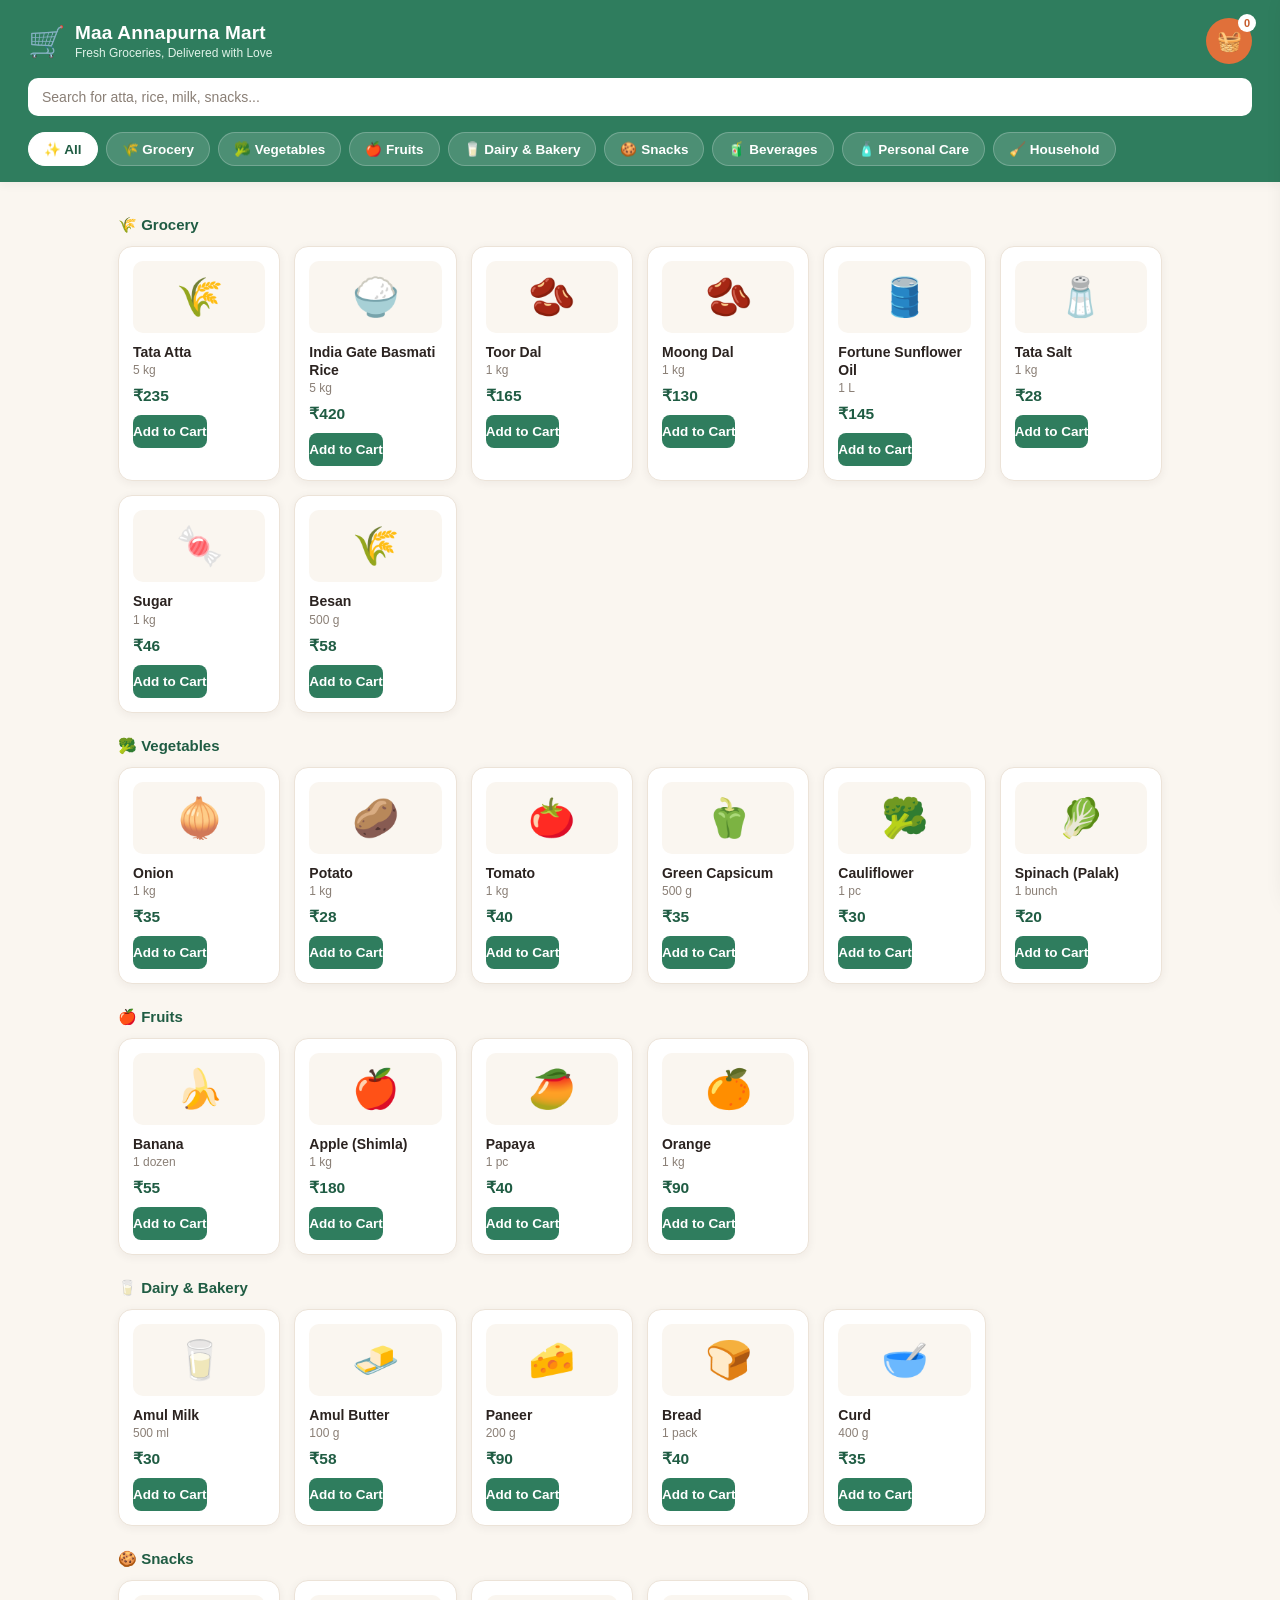
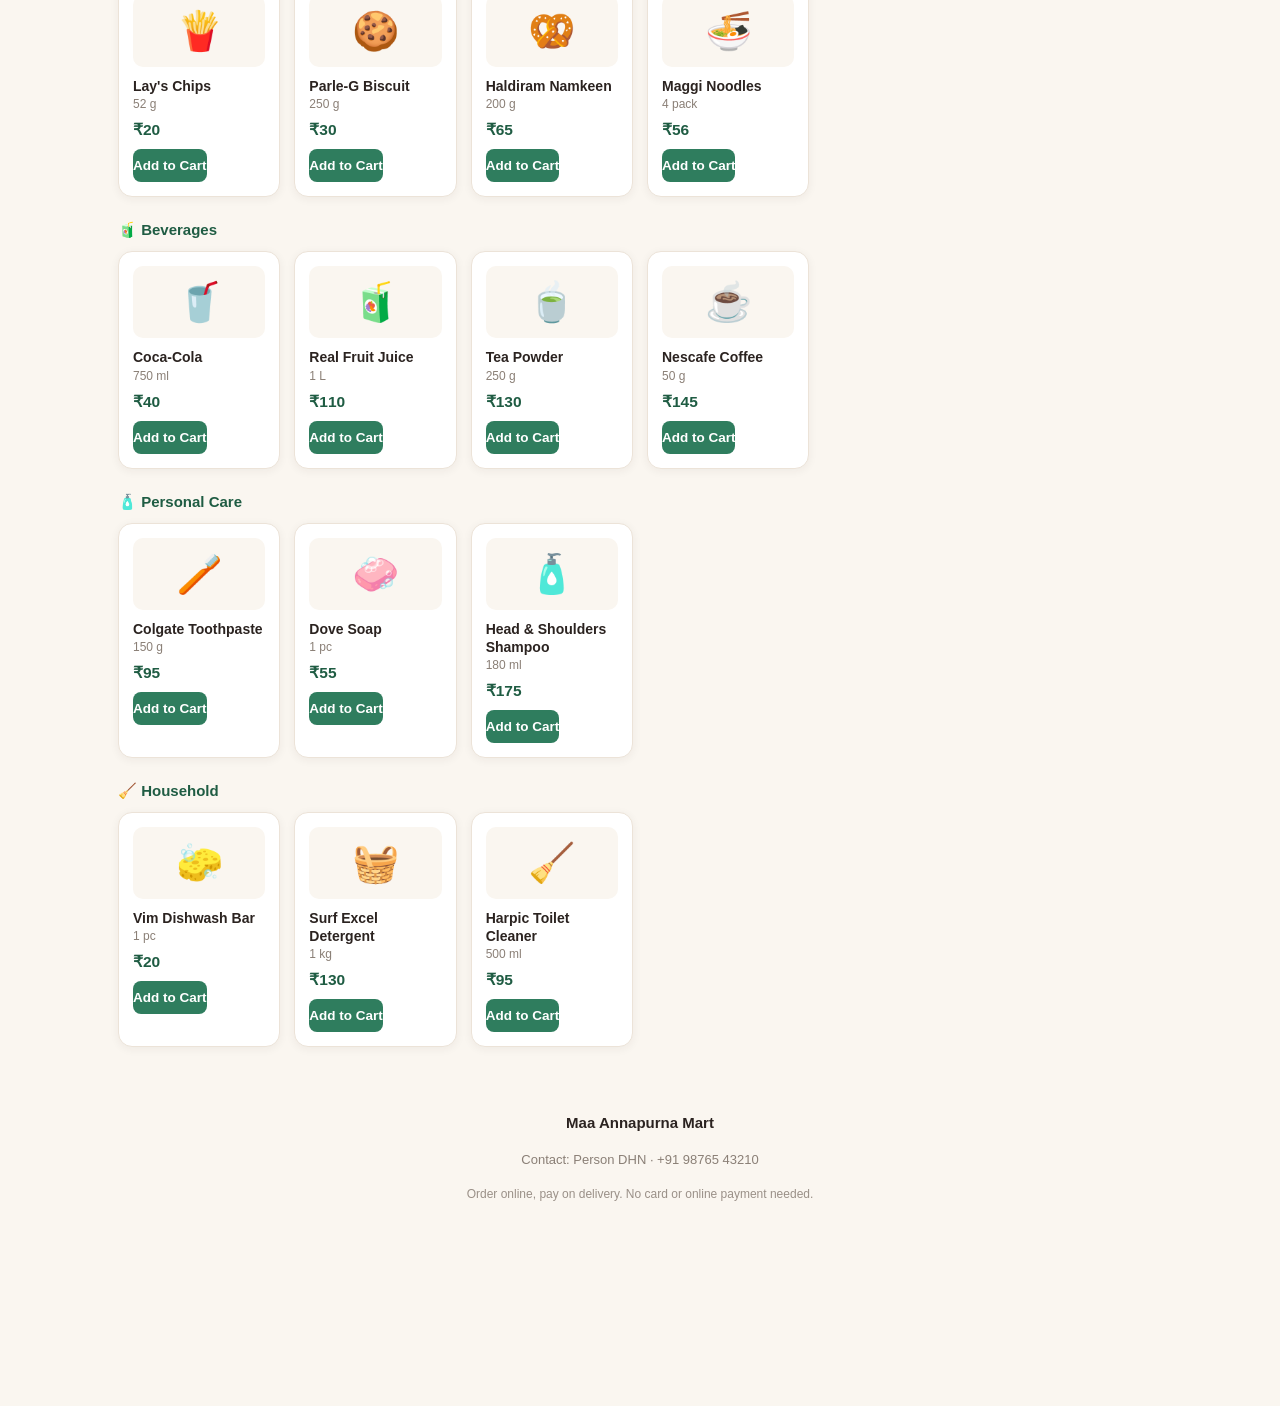
==== index.html @ 0e4a438e "Initial static grocery ordering site with WhatsApp checkout" ====
<!DOCTYPE html>
<html lang="en">
<head>
<meta charset="UTF-8" />
<meta name="viewport" content="width=device-width, initial-scale=1.0" />
<title>Maa Annapurna Mart — Order Groceries Online</title>
<meta name="description" content="Maa Annapurna Mart — fresh groceries, vegetables, fruits and daily essentials. Add to cart and order instantly on WhatsApp." />
<link rel="icon" href="data:image/svg+xml,<svg xmlns=%22http://www.w3.org/2000/svg%22 viewBox=%220 0 100 100%22><text y=%22.9em%22 font-size=%2290%22>🛒</text></svg>" />
<link rel="stylesheet" href="style.css" />
</head>
<body>

<header class="site-header">
  <div class="header-inner">
    <div class="brand">
      <span class="brand-icon">🛒</span>
      <div class="brand-text">
        <h1>Maa Annapurna Mart</h1>
        <p class="tagline">Fresh Groceries, Delivered with Love</p>
      </div>
    </div>
    <button class="cart-btn" id="cartBtn" aria-label="Open cart">
      <span class="cart-icon">🧺</span>
      <span class="cart-count" id="cartCount">0</span>
    </button>
  </div>

  <div class="search-wrap">
    <input type="text" id="searchInput" placeholder="Search for atta, rice, milk, snacks..." aria-label="Search products" />
  </div>

  <nav class="tabs" id="tabs" aria-label="Categories">
    <button class="tab active" data-category="all">✨ All</button>
    <!-- category tabs injected by script.js -->
  </nav>
</header>

<main>
  <section id="productGrid" class="product-grid"></section>
  <p id="noResults" class="no-results hidden">No products found. Try another search.</p>
</main>

<footer class="site-footer">
  <p><strong>Maa Annapurna Mart</strong></p>
  <p>Contact: Person DHN · +91 98765 43210</p>
  <p class="footer-note">Order online, pay on delivery. No card or online payment needed.</p>
</footer>

<!-- Floating checkout bar -->
<div class="checkout-bar hidden" id="checkoutBar">
  <div class="checkout-bar-info">
    <span id="checkoutBarCount">0 items</span>
    <span id="checkoutBarTotal">₹0</span>
  </div>
  <button id="checkoutBarBtn">View Cart →</button>
</div>

<!-- Cart Drawer -->
<div class="overlay hidden" id="overlay"></div>
<aside class="cart-drawer" id="cartDrawer" aria-label="Shopping cart">
  <div class="drawer-header">
    <h2>Your Cart</h2>
    <button class="close-btn" id="closeCart" aria-label="Close cart">✕</button>
  </div>

  <div class="drawer-body">
    <div id="cartItems" class="cart-items"></div>
    <p id="emptyCartMsg" class="empty-cart hidden">Your cart is empty. Add some tasty essentials! 🛍️</p>

    <div class="cart-summary" id="cartSummary">
      <div class="summary-row">
        <span>Total</span>
        <strong id="cartTotal">₹0</strong>
      </div>
    </div>

    <form id="orderForm" class="order-form">
      <h3>Delivery Details</h3>
      <label>
        Your Name
        <input type="text" id="custName" placeholder="Enter your full name" required />
      </label>
      <label>
        Mobile Number
        <input type="tel" id="custPhone" placeholder="10-digit mobile number" pattern="[0-9]{10}" required />
      </label>
      <label>
        Delivery Address
        <textarea id="custAddress" rows="3" placeholder="House no, street, landmark, city, pincode" required></textarea>
      </label>
      <button type="submit" class="whatsapp-btn" id="whatsappOrderBtn">
        <span>📱</span> Order Now on WhatsApp
      </button>
    </form>
  </div>
</aside>

<div class="toast hidden" id="toast"></div>

<script src="products.js"></script>
<script src="script.js"></script>
</body>
</html>
---- style.css ----
:root {
  --primary: #2f7d5e;
  --primary-dark: #1f5c43;
  --accent: #e0703a;
  --accent-dark: #c65a2a;
  --bg: #faf6f0;
  --card-bg: #ffffff;
  --text: #2b2320;
  --muted: #8a7f76;
  --border: #ece3d8;
  --radius: 14px;
  --shadow: 0 2px 10px rgba(43, 35, 32, 0.06);
  --shadow-lg: 0 12px 32px rgba(43, 35, 32, 0.16);
}

* { box-sizing: border-box; }

body {
  margin: 0;
  font-family: -apple-system, BlinkMacSystemFont, "Segoe UI", Roboto, Helvetica, Arial, sans-serif;
  background: var(--bg);
  color: var(--text);
  padding-bottom: 90px;
}

/* ---------- Header ---------- */
.site-header {
  position: sticky;
  top: 0;
  z-index: 20;
  background: var(--primary);
  color: #fff;
  padding-bottom: 4px;
  box-shadow: var(--shadow);
}

.header-inner {
  display: flex;
  align-items: center;
  justify-content: space-between;
  padding: 14px 18px 10px;
}

.brand { display: flex; align-items: center; gap: 10px; }
.brand-icon { font-size: 30px; }
.brand-text h1 { margin: 0; font-size: 19px; font-weight: 800; letter-spacing: 0.2px; }
.tagline { margin: 2px 0 0; font-size: 12px; color: #dff2e8; }

.cart-btn {
  position: relative;
  background: var(--accent);
  border: none;
  color: #fff;
  border-radius: 999px;
  width: 46px;
  height: 46px;
  font-size: 20px;
  cursor: pointer;
  display: flex;
  align-items: center;
  justify-content: center;
  transition: transform 0.15s ease, background 0.15s ease;
}
.cart-btn:hover { background: var(--accent-dark); transform: scale(1.05); }

.cart-count {
  position: absolute;
  top: -4px;
  right: -4px;
  background: #fff;
  color: var(--accent-dark);
  font-size: 11px;
  font-weight: 800;
  border-radius: 999px;
  min-width: 18px;
  height: 18px;
  display: flex;
  align-items: center;
  justify-content: center;
  padding: 0 4px;
}

.search-wrap { padding: 4px 18px 12px; }
#searchInput {
  width: 100%;
  padding: 11px 14px;
  border-radius: 10px;
  border: none;
  font-size: 14px;
  outline: none;
  background: #fff;
  color: var(--text);
}
#searchInput::placeholder { color: var(--muted); }

.tabs {
  display: flex;
  gap: 8px;
  overflow-x: auto;
  padding: 4px 18px 12px;
  scrollbar-width: none;
}
.tabs::-webkit-scrollbar { display: none; }

.tab {
  flex: 0 0 auto;
  background: rgba(255, 255, 255, 0.14);
  color: #fff;
  border: 1px solid rgba(255, 255, 255, 0.22);
  padding: 8px 15px;
  border-radius: 999px;
  font-size: 13.5px;
  font-weight: 600;
  cursor: pointer;
  white-space: nowrap;
  transition: background 0.15s ease, color 0.15s ease;
}
.tab:hover { background: rgba(255, 255, 255, 0.24); }
.tab.active {
  background: #fff;
  color: var(--primary-dark);
  border-color: #fff;
}

/* ---------- Product grid ---------- */
.product-grid {
  display: grid;
  grid-template-columns: repeat(auto-fill, minmax(160px, 1fr));
  gap: 14px;
  padding: 18px;
  max-width: 1100px;
  margin: 0 auto;
}

.category-heading {
  grid-column: 1 / -1;
  margin: 10px 0 -2px;
  font-size: 15px;
  font-weight: 800;
  color: var(--primary-dark);
  display: flex;
  align-items: center;
  gap: 6px;
}

.product-card {
  background: var(--card-bg);
  border-radius: var(--radius);
  border: 1px solid var(--border);
  padding: 14px;
  display: flex;
  flex-direction: column;
  box-shadow: var(--shadow);
  transition: transform 0.15s ease, box-shadow 0.15s ease;
}
.product-card:hover { transform: translateY(-2px); box-shadow: var(--shadow-lg); }

.product-icon {
  font-size: 38px;
  text-align: center;
  background: var(--bg);
  border-radius: 10px;
  padding: 14px 0;
  margin-bottom: 10px;
}

.product-name { font-size: 14px; font-weight: 700; margin: 0 0 2px; line-height: 1.3; }
.product-unit { font-size: 12px; color: var(--muted); margin: 0 0 10px; }
.product-price { font-size: 15.5px; font-weight: 800; color: var(--primary-dark); margin: 0 0 10px; }

.add-btn {
  background: var(--primary);
  color: #fff;
  border: none;
  border-radius: 8px;
  padding: 9px 0;
  font-size: 13.5px;
  font-weight: 700;
  cursor: pointer;
  transition: background 0.15s ease;
}
.add-btn:hover { background: var(--primary-dark); }

.qty-control {
  display: flex;
  align-items: center;
  justify-content: space-between;
  background: var(--primary);
  border-radius: 8px;
  overflow: hidden;
}
.qty-control button {
  background: transparent;
  border: none;
  color: #fff;
  font-size: 17px;
  font-weight: 800;
  width: 32px;
  height: 34px;
  cursor: pointer;
}
.qty-control button:hover { background: var(--primary-dark); }
.qty-control span { color: #fff; font-weight: 700; font-size: 14px; }

.no-results {
  text-align: center;
  color: var(--muted);
  padding: 40px 18px;
}
.hidden { display: none !important; }

/* ---------- Footer ---------- */
.site-footer {
  text-align: center;
  padding: 26px 18px 100px;
  color: var(--muted);
  font-size: 13px;
  line-height: 1.7;
}
.site-footer strong { color: var(--text); font-size: 15px; }
.footer-note { font-size: 12px; opacity: 0.85; }

/* ---------- Floating checkout bar ---------- */
.checkout-bar {
  position: fixed;
  left: 14px;
  right: 14px;
  bottom: 14px;
  z-index: 15;
  background: var(--accent);
  color: #fff;
  border-radius: 12px;
  padding: 13px 16px;
  display: flex;
  align-items: center;
  justify-content: space-between;
  box-shadow: var(--shadow-lg);
  max-width: 1100px;
  margin: 0 auto;
}
.checkout-bar-info { display: flex; flex-direction: column; font-size: 12.5px; font-weight: 600; gap: 1px; }
#checkoutBarTotal { font-size: 16px; font-weight: 800; }
.checkout-bar button {
  background: #fff;
  color: var(--accent-dark);
  border: none;
  padding: 10px 18px;
  border-radius: 8px;
  font-weight: 800;
  font-size: 13.5px;
  cursor: pointer;
}

/* ---------- Cart drawer ---------- */
.overlay {
  position: fixed;
  inset: 0;
  background: rgba(20, 15, 12, 0.45);
  z-index: 30;
}

.cart-drawer {
  position: fixed;
  top: 0;
  right: -420px;
  width: 100%;
  max-width: 400px;
  height: 100%;
  background: var(--bg);
  z-index: 31;
  display: flex;
  flex-direction: column;
  box-shadow: -8px 0 24px rgba(0, 0, 0, 0.15);
  transition: right 0.28s ease;
}
.cart-drawer.open { right: 0; }

.drawer-header {
  display: flex;
  align-items: center;
  justify-content: space-between;
  padding: 16px 18px;
  background: var(--primary);
  color: #fff;
}
.drawer-header h2 { margin: 0; font-size: 17px; }
.close-btn {
  background: rgba(255, 255, 255, 0.15);
  border: none;
  color: #fff;
  width: 32px;
  height: 32px;
  border-radius: 999px;
  font-size: 15px;
  cursor: pointer;
}

.drawer-body {
  padding: 16px 18px 40px;
  overflow-y: auto;
  flex: 1;
}

.cart-item {
  display: flex;
  align-items: center;
  gap: 10px;
  background: var(--card-bg);
  border: 1px solid var(--border);
  border-radius: 10px;
  padding: 10px;
  margin-bottom: 10px;
}
.cart-item-icon { font-size: 24px; }
.cart-item-info { flex: 1; min-width: 0; }
.cart-item-name { font-size: 13.5px; font-weight: 700; margin: 0; }
.cart-item-unit { font-size: 11.5px; color: var(--muted); margin: 1px 0 4px; }
.cart-item-price { font-size: 13px; font-weight: 700; color: var(--primary-dark); }
.cart-item .qty-control { flex: 0 0 auto; }
.cart-item .qty-control button { width: 26px; height: 28px; font-size: 14px; }
.cart-item-remove {
  background: none;
  border: none;
  color: var(--muted);
  font-size: 16px;
  cursor: pointer;
  padding: 4px;
}
.cart-item-remove:hover { color: var(--accent-dark); }

.empty-cart {
  text-align: center;
  color: var(--muted);
  padding: 30px 10px;
  font-size: 14px;
}

.cart-summary {
  border-top: 1px dashed var(--border);
  padding-top: 12px;
  margin-top: 6px;
}
.summary-row { display: flex; justify-content: space-between; font-size: 15px; }
.summary-row strong { color: var(--primary-dark); font-size: 18px; }

.order-form {
  margin-top: 18px;
  display: flex;
  flex-direction: column;
  gap: 12px;
}
.order-form h3 { margin: 0 0 -4px; font-size: 14.5px; color: var(--text); }
.order-form label {
  display: flex;
  flex-direction: column;
  gap: 5px;
  font-size: 12.5px;
  font-weight: 700;
  color: var(--muted);
}
.order-form input,
.order-form textarea {
  font-family: inherit;
  padding: 10px 12px;
  border-radius: 8px;
  border: 1px solid var(--border);
  font-size: 14px;
  color: var(--text);
  outline: none;
  resize: vertical;
}
.order-form input:focus,
.order-form textarea:focus { border-color: var(--primary); }

.whatsapp-btn {
  margin-top: 6px;
  background: #25d366;
  color: #fff;
  border: none;
  border-radius: 10px;
  padding: 13px 0;
  font-size: 15px;
  font-weight: 800;
  cursor: pointer;
  display: flex;
  align-items: center;
  justify-content: center;
  gap: 8px;
  transition: background 0.15s ease;
}
.whatsapp-btn:hover { background: #1fb959; }

/* ---------- Toast ---------- */
.toast {
  position: fixed;
  left: 50%;
  bottom: 90px;
  transform: translateX(-50%);
  background: var(--text);
  color: #fff;
  padding: 10px 18px;
  border-radius: 999px;
  font-size: 13px;
  z-index: 40;
  box-shadow: var(--shadow-lg);
  transition: opacity 0.2s ease;
}

@media (min-width: 640px) {
  .header-inner { padding: 18px 28px 10px; }
  .search-wrap, .tabs { padding-left: 28px; padding-right: 28px; }
  .product-grid { padding: 24px 28px; }
}
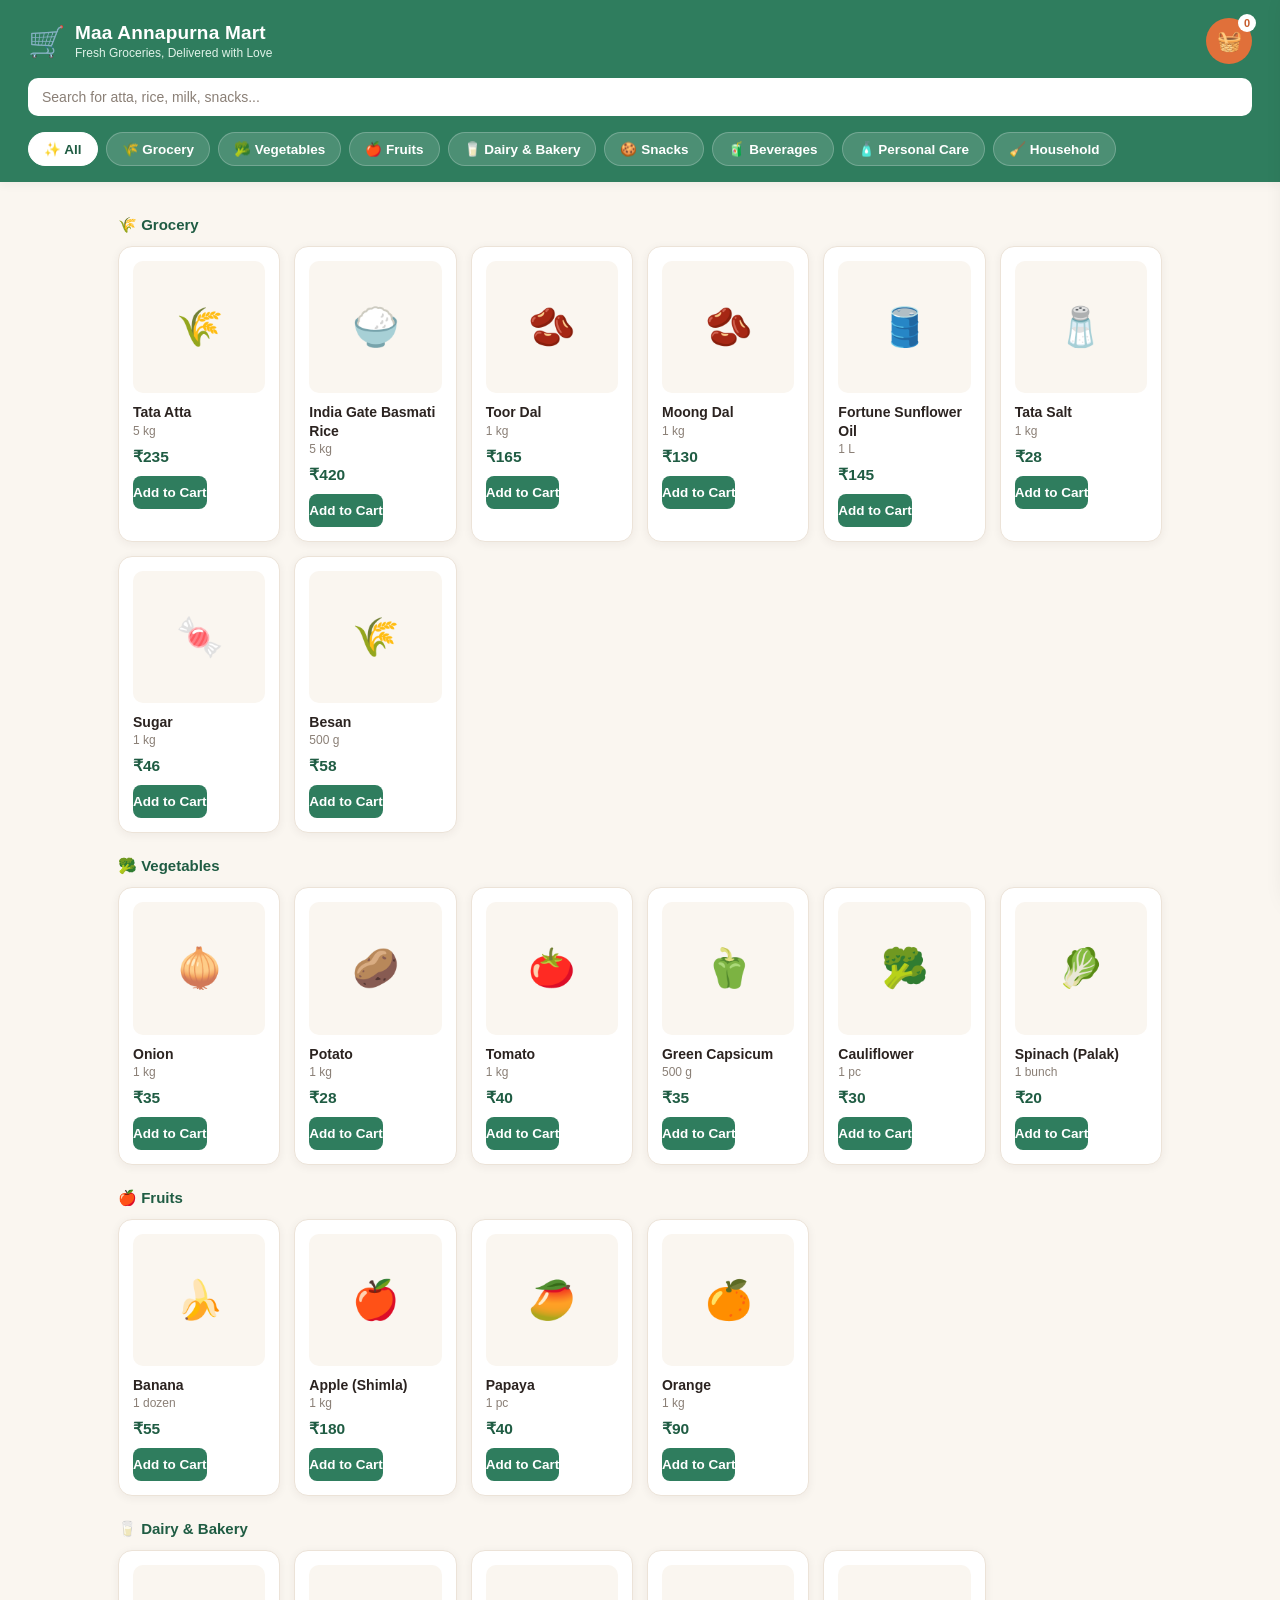
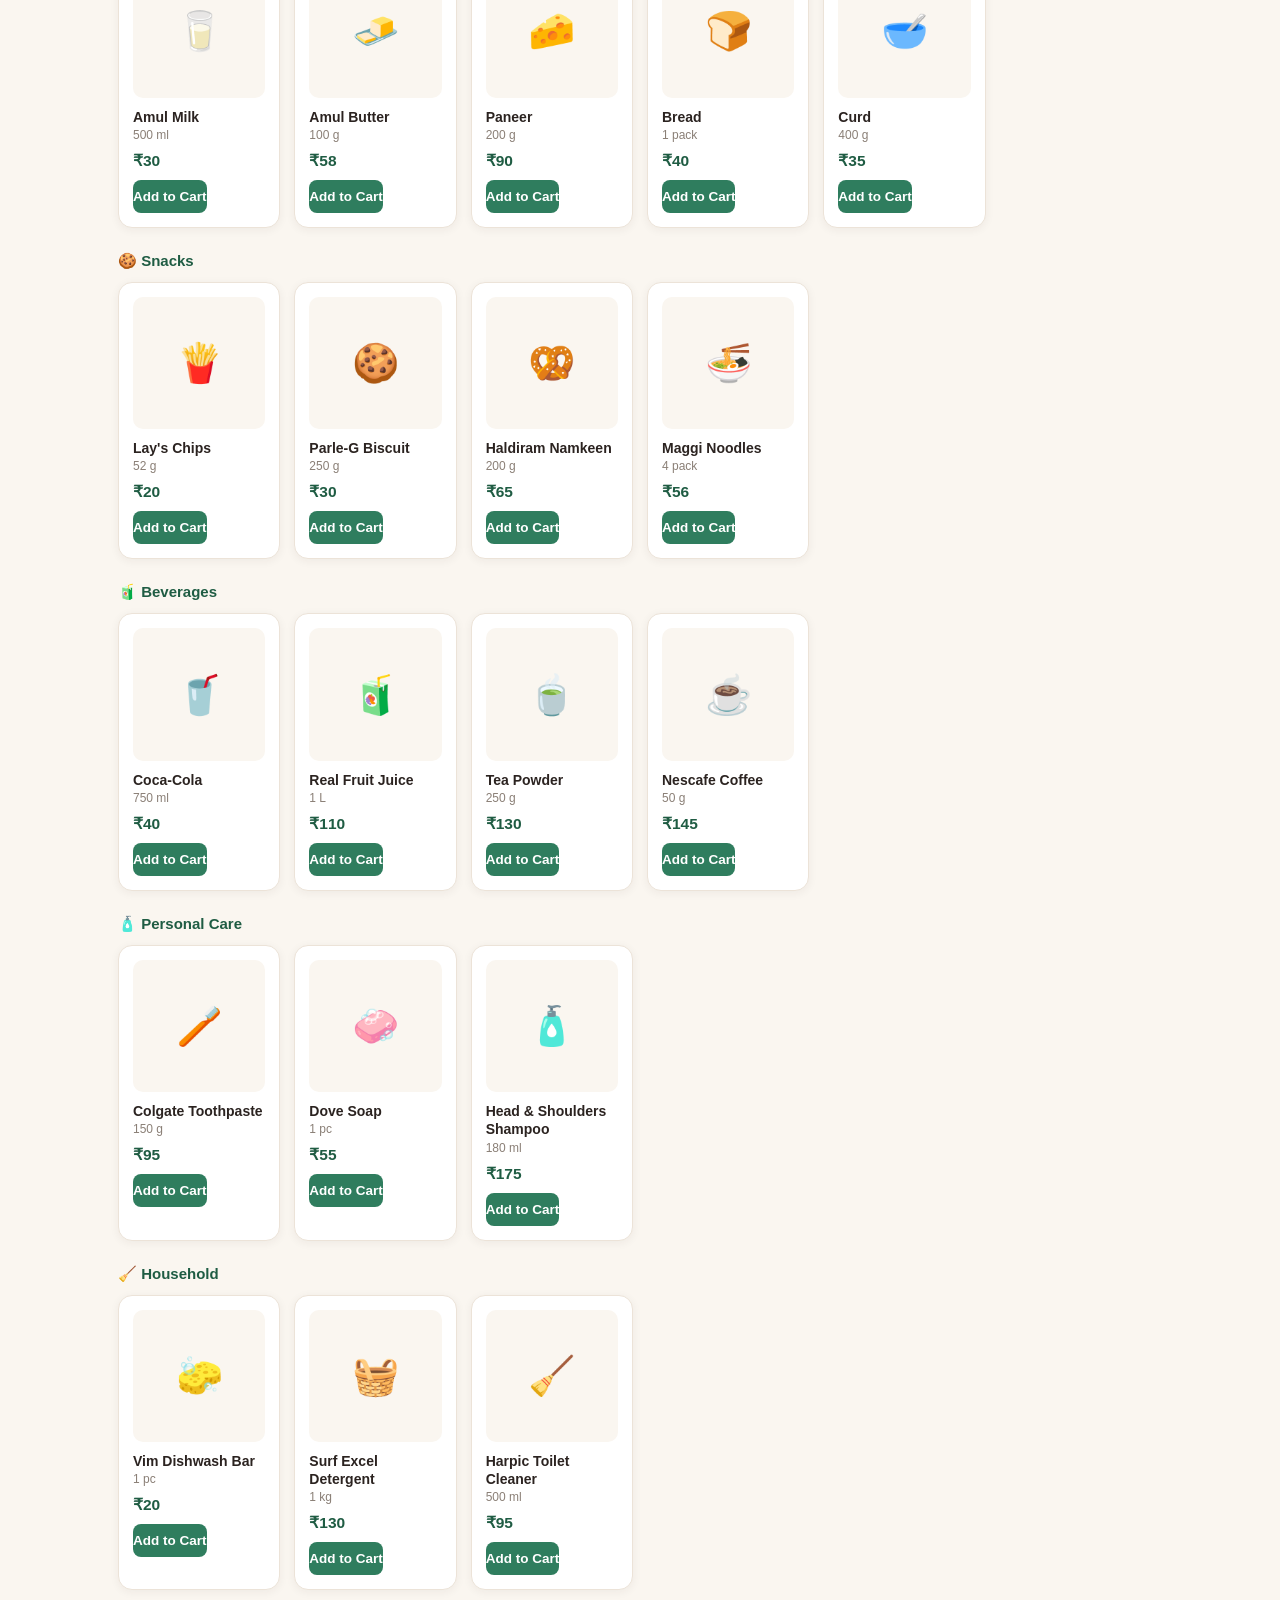
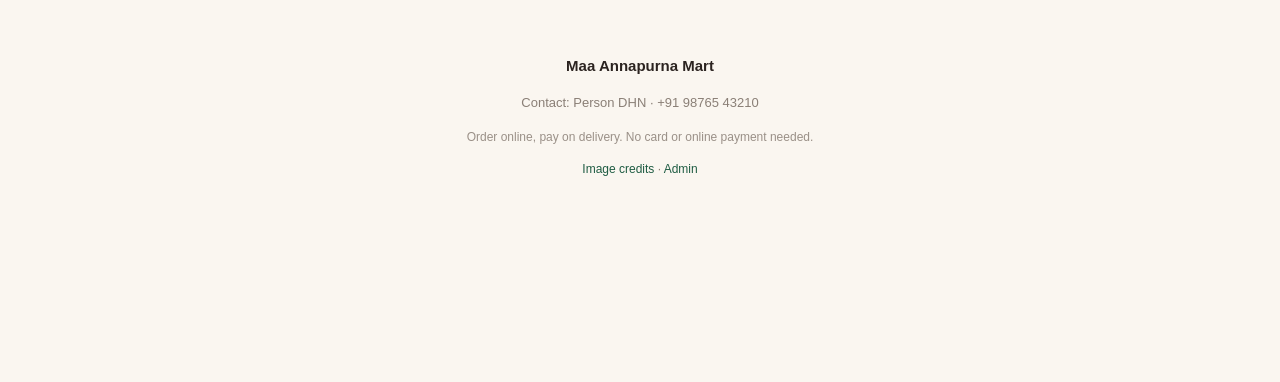
==== commit c52c7b8f: "Add real product images and GitHub-backed admin panel - Replace emoji placeholders with free CC-lice" ====
--- a/index.html
+++ b/index.html
@@ -15,8 +15,8 @@
     <div class="brand">
       <span class="brand-icon">🛒</span>
       <div class="brand-text">
-        <h1>Maa Annapurna Mart</h1>
-        <p class="tagline">Fresh Groceries, Delivered with Love</p>
+        <h1 id="storeName">Maa Annapurna Mart</h1>
+        <p class="tagline" id="storeTagline">Fresh Groceries, Delivered with Love</p>
       </div>
     </div>
     <button class="cart-btn" id="cartBtn" aria-label="Open cart">
@@ -41,9 +41,10 @@
 </main>
 
 <footer class="site-footer">
-  <p><strong>Maa Annapurna Mart</strong></p>
-  <p>Contact: Person DHN · +91 98765 43210</p>
+  <p><strong id="footerStoreName">Maa Annapurna Mart</strong></p>
+  <p>Contact: <span id="footerOwnerName">Person DHN</span> · <span id="footerPhone">+91 98765 43210</span></p>
   <p class="footer-note">Order online, pay on delivery. No card or online payment needed.</p>
+  <p class="footer-links"><a href="image-credits.html">Image credits</a> · <a href="admin.html">Admin</a></p>
 </footer>
 
 <!-- Floating checkout bar -->
@@ -97,7 +98,6 @@
 
 <div class="toast hidden" id="toast"></div>
 
-<script src="products.js"></script>
 <script src="script.js"></script>
 </body>
 </html>
--- a/style.css
+++ b/style.css
@@ -155,13 +155,25 @@
 }
 .product-card:hover { transform: translateY(-2px); box-shadow: var(--shadow-lg); }
 
-.product-icon {
+.product-image {
+  background: var(--bg);
+  border-radius: 10px;
+  margin-bottom: 10px;
+  aspect-ratio: 1 / 1;
+  overflow: hidden;
+  display: flex;
+  align-items: center;
+  justify-content: center;
+}
+.product-image img {
+  width: 100%;
+  height: 100%;
+  object-fit: cover;
+}
+.product-icon-fallback {
   font-size: 38px;
   text-align: center;
-  background: var(--bg);
-  border-radius: 10px;
   padding: 14px 0;
-  margin-bottom: 10px;
 }
 
 .product-name { font-size: 14px; font-weight: 700; margin: 0 0 2px; line-height: 1.3; }
@@ -219,6 +231,9 @@
 }
 .site-footer strong { color: var(--text); font-size: 15px; }
 .footer-note { font-size: 12px; opacity: 0.85; }
+.footer-links { font-size: 12px; }
+.footer-links a { color: var(--primary-dark); text-decoration: none; }
+.footer-links a:hover { text-decoration: underline; }
 
 /* ---------- Floating checkout bar ---------- */
 .checkout-bar {
@@ -311,6 +326,18 @@
   padding: 10px;
   margin-bottom: 10px;
 }
+.cart-item-image {
+  width: 48px;
+  height: 48px;
+  border-radius: 8px;
+  overflow: hidden;
+  background: var(--bg);
+  flex: 0 0 auto;
+  display: flex;
+  align-items: center;
+  justify-content: center;
+}
+.cart-item-image img { width: 100%; height: 100%; object-fit: cover; }
 .cart-item-icon { font-size: 24px; }
 .cart-item-info { flex: 1; min-width: 0; }
 .cart-item-name { font-size: 13.5px; font-weight: 700; margin: 0; }
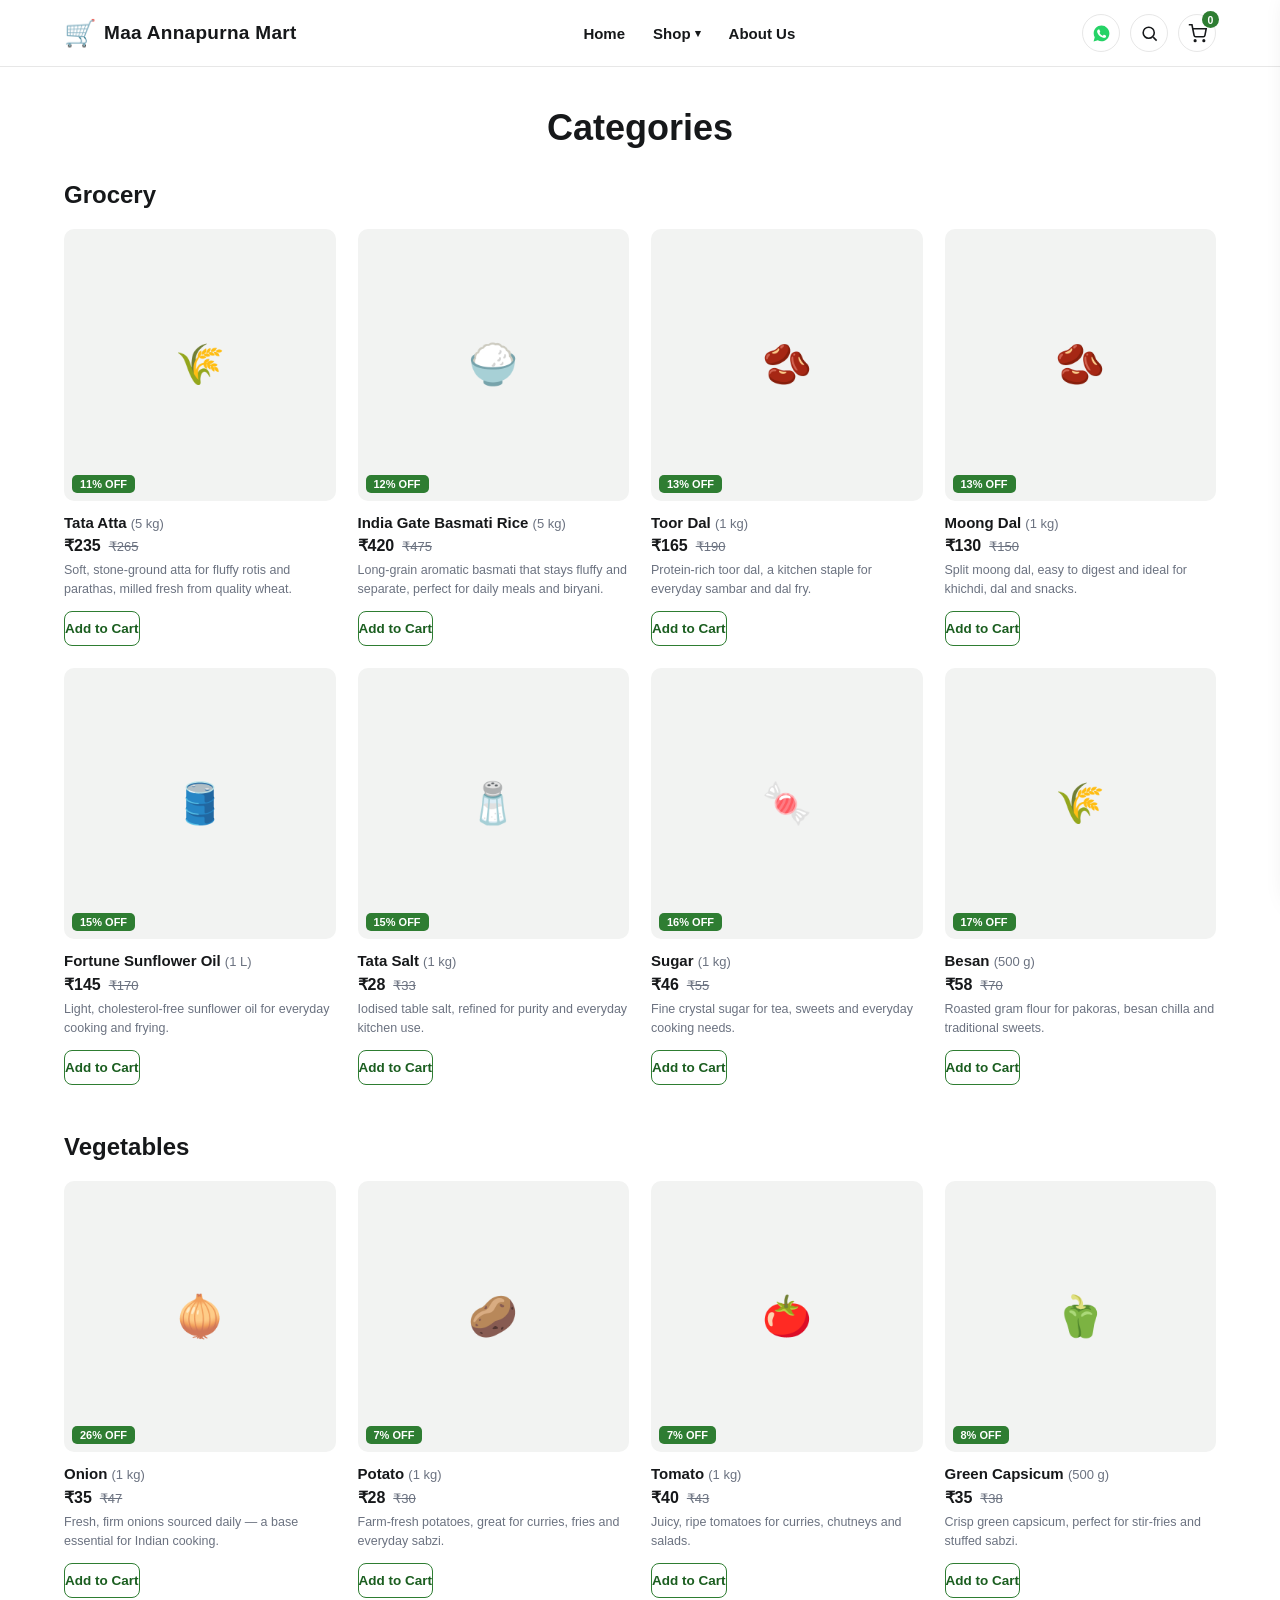
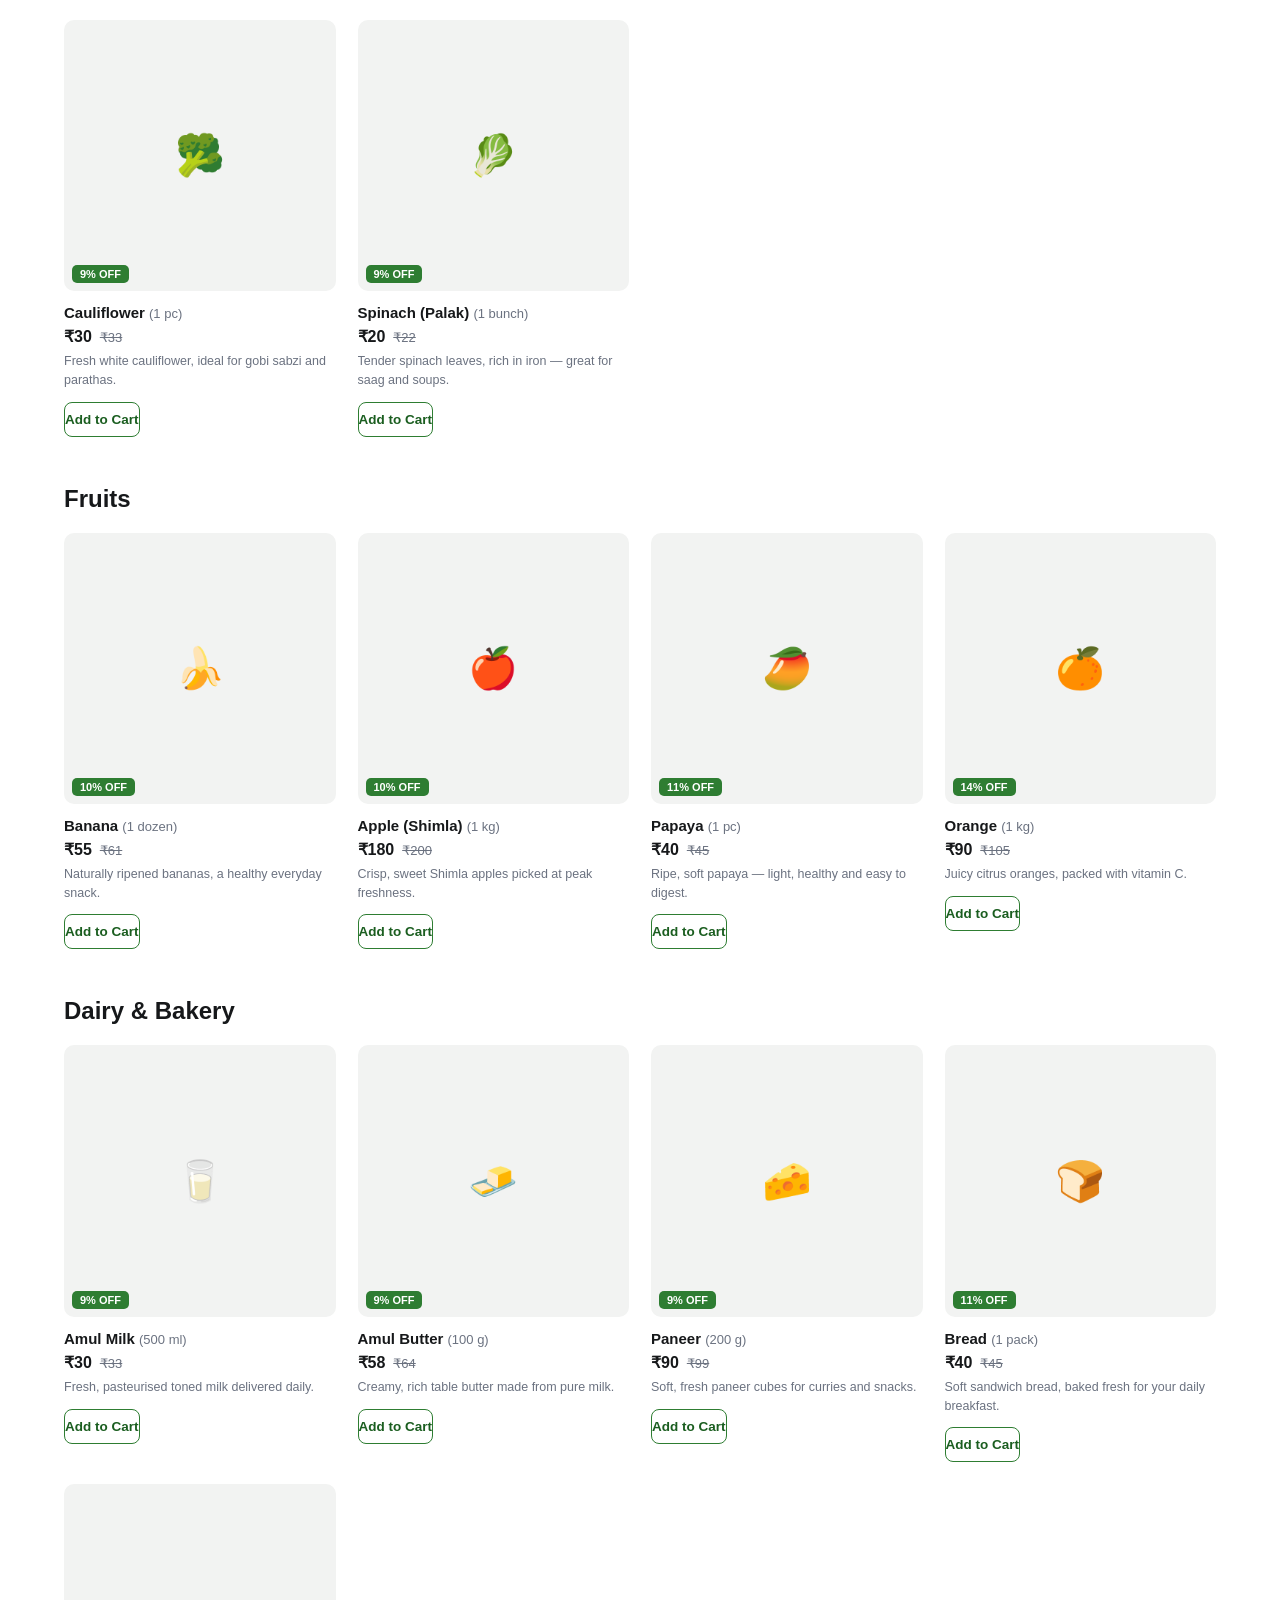
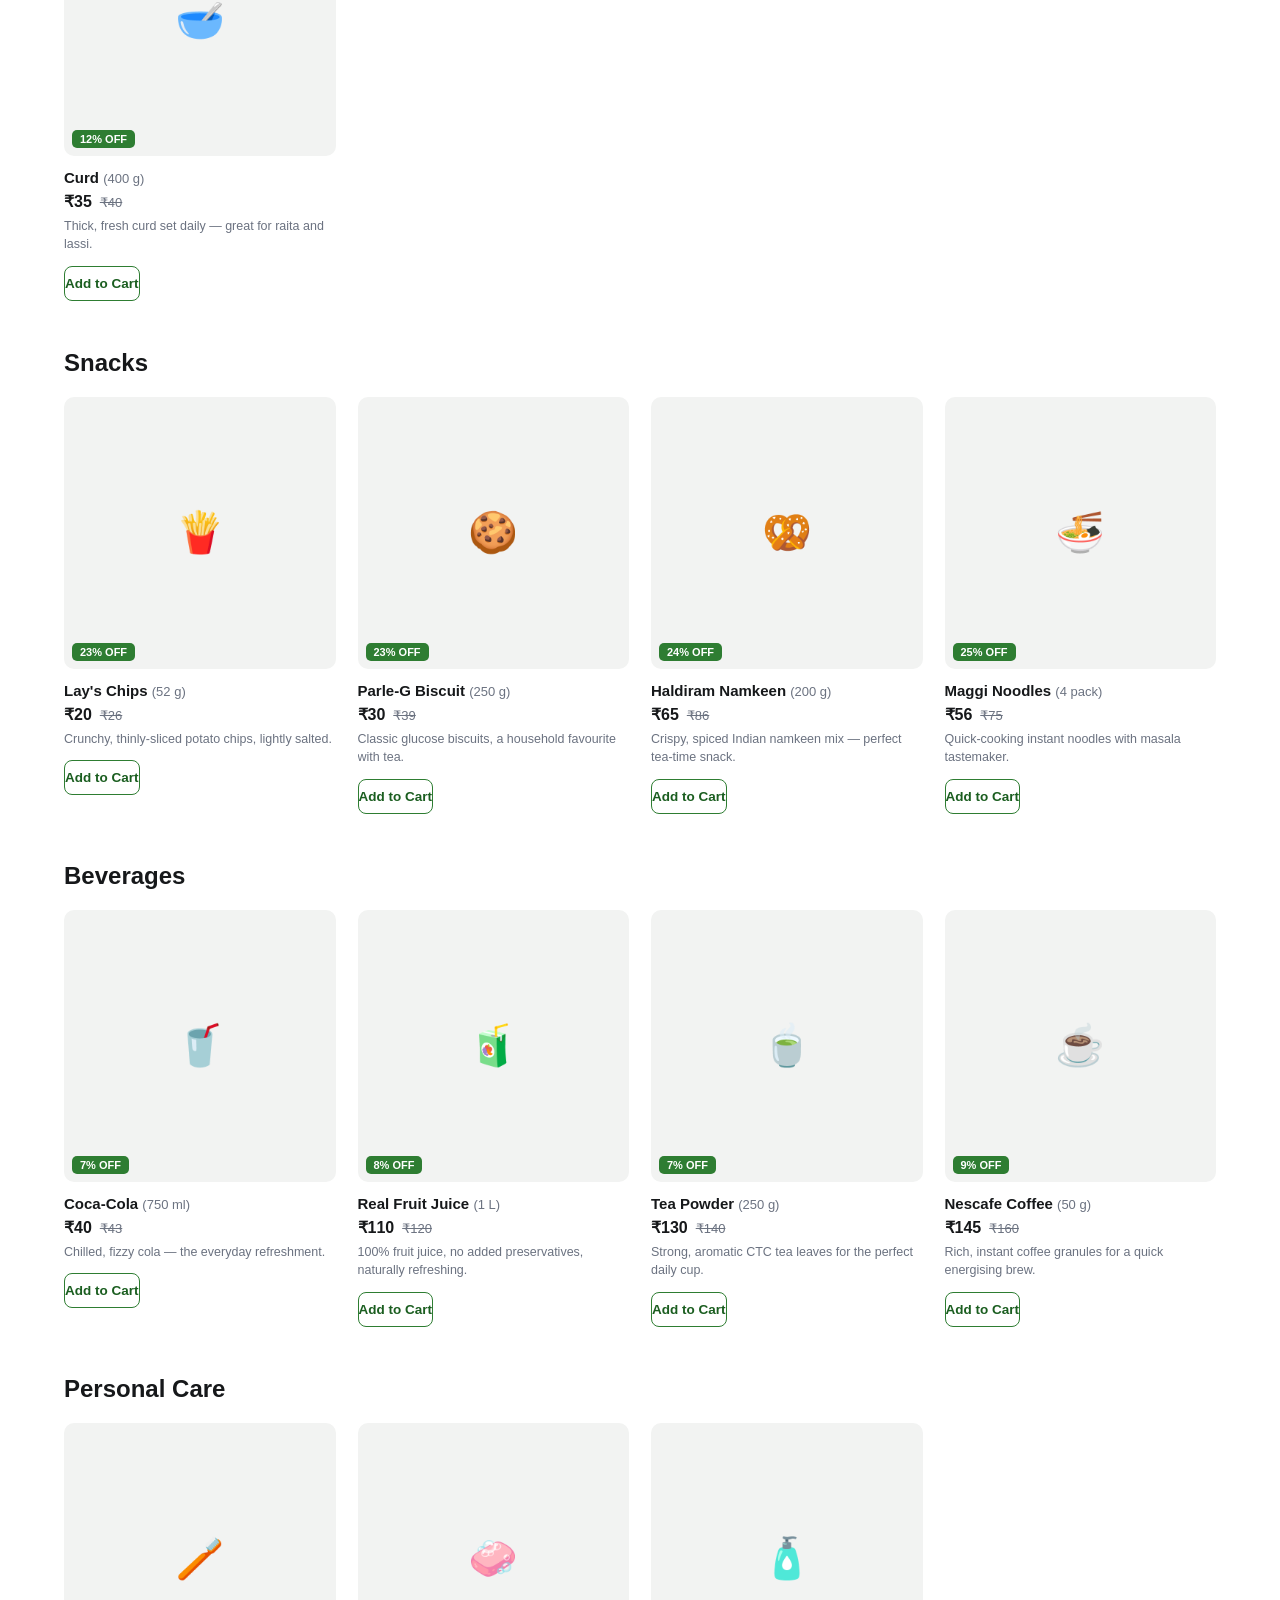
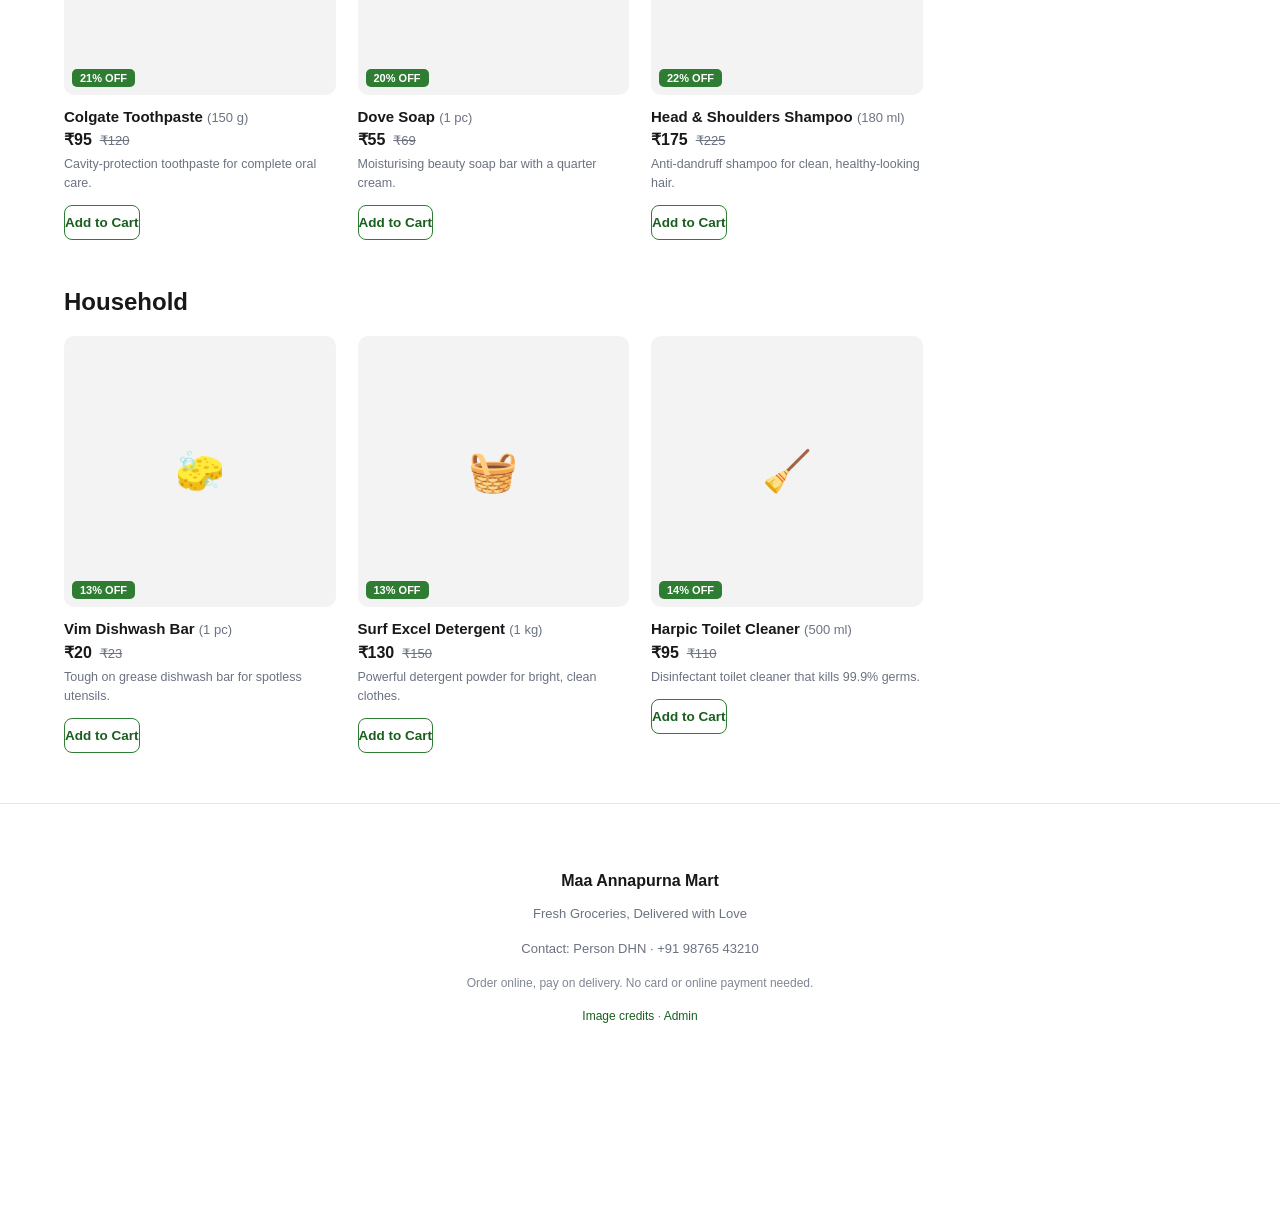
==== commit 3ea10615: "Redesign UI to a flat catalog style matching reference layout - Replace the colorful pill-tab header" ====
--- a/index.html
+++ b/index.html
@@ -12,36 +12,48 @@
 
 <header class="site-header">
   <div class="header-inner">
-    <div class="brand">
+    <a href="index.html" class="brand">
       <span class="brand-icon">🛒</span>
-      <div class="brand-text">
-        <h1 id="storeName">Maa Annapurna Mart</h1>
-        <p class="tagline" id="storeTagline">Fresh Groceries, Delivered with Love</p>
+      <span class="brand-name" id="storeName">GROCERY MART</span>
+    </a>
+
+    <nav class="main-nav" aria-label="Main">
+      <a href="index.html" class="nav-link">Home</a>
+      <div class="nav-dropdown">
+        <button class="nav-link nav-dropdown-btn" id="shopDropdownBtn">Shop <span class="caret">▾</span></button>
+        <div class="nav-dropdown-menu" id="shopDropdownMenu"><!-- categories injected by script.js --></div>
       </div>
+      <a href="#footer" class="nav-link">About Us</a>
+    </nav>
+
+    <div class="nav-icons">
+      <a class="nav-icon-btn" id="whatsappQuickLink" href="#" target="_blank" rel="noopener" aria-label="Chat on WhatsApp" title="Chat on WhatsApp">
+        <svg viewBox="0 0 24 24" width="19" height="19" fill="currentColor"><path d="M12.04 2C6.58 2 2.13 6.45 2.13 11.91c0 1.75.46 3.45 1.32 4.95L2 22l5.29-1.39a9.9 9.9 0 0 0 4.75 1.21h.01c5.46 0 9.91-4.45 9.91-9.91 0-2.65-1.03-5.14-2.9-7.01A9.82 9.82 0 0 0 12.04 2zm5.8 14.09c-.24.68-1.4 1.32-1.93 1.4-.5.08-1.11.11-1.79-.11-.41-.13-.94-.31-1.62-.6-2.85-1.23-4.71-4.1-4.85-4.29-.14-.19-1.16-1.55-1.16-2.95 0-1.4.73-2.09 1-2.37.26-.29.57-.36.76-.36.19 0 .38 0 .55.01.18.01.41-.07.64.49.24.58.81 2 .88 2.15.07.14.11.31.02.5-.09.19-.14.31-.28.48-.14.17-.29.37-.42.5-.14.14-.28.29-.12.57.16.28.71 1.17 1.52 1.9 1.05.94 1.93 1.23 2.21 1.37.28.14.44.12.6-.07.16-.19.68-.79.87-1.06.18-.28.37-.23.62-.14.26.09 1.63.77 1.91.91.28.14.47.21.54.33.07.12.07.68-.17 1.35z"/></svg>
+      </a>
+      <button class="nav-icon-btn" id="searchToggleBtn" aria-label="Search">
+        <svg viewBox="0 0 24 24" width="19" height="19" fill="none" stroke="currentColor" stroke-width="2"><circle cx="11" cy="11" r="7"/><line x1="21" y1="21" x2="16.65" y2="16.65"/></svg>
+      </button>
+      <button class="nav-icon-btn cart-icon-btn" id="cartBtn" aria-label="Open cart">
+        <svg viewBox="0 0 24 24" width="19" height="19" fill="none" stroke="currentColor" stroke-width="2"><circle cx="9" cy="21" r="1"/><circle cx="20" cy="21" r="1"/><path d="M1 1h4l2.68 13.39a2 2 0 0 0 2 1.61h9.72a2 2 0 0 0 2-1.61L23 6H6"/></svg>
+        <span class="cart-count" id="cartCount">0</span>
+      </button>
     </div>
-    <button class="cart-btn" id="cartBtn" aria-label="Open cart">
-      <span class="cart-icon">🧺</span>
-      <span class="cart-count" id="cartCount">0</span>
-    </button>
   </div>
 
-  <div class="search-wrap">
+  <div class="search-wrap hidden" id="searchWrap">
     <input type="text" id="searchInput" placeholder="Search for atta, rice, milk, snacks..." aria-label="Search products" />
   </div>
-
-  <nav class="tabs" id="tabs" aria-label="Categories">
-    <button class="tab active" data-category="all">✨ All</button>
-    <!-- category tabs injected by script.js -->
-  </nav>
 </header>
 
 <main>
+  <h1 class="page-title">Categories</h1>
   <section id="productGrid" class="product-grid"></section>
   <p id="noResults" class="no-results hidden">No products found. Try another search.</p>
 </main>
 
-<footer class="site-footer">
+<footer class="site-footer" id="footer">
   <p><strong id="footerStoreName">Maa Annapurna Mart</strong></p>
+  <p class="footer-tagline" id="storeTagline">Fresh Groceries, Delivered with Love</p>
   <p>Contact: <span id="footerOwnerName">Person DHN</span> · <span id="footerPhone">+91 98765 43210</span></p>
   <p class="footer-note">Order online, pay on delivery. No card or online payment needed.</p>
   <p class="footer-links"><a href="image-credits.html">Image credits</a> · <a href="admin.html">Admin</a></p>
--- a/style.css
+++ b/style.css
@@ -1,16 +1,14 @@
 :root {
-  --primary: #2f7d5e;
-  --primary-dark: #1f5c43;
-  --accent: #e0703a;
-  --accent-dark: #c65a2a;
-  --bg: #faf6f0;
+  --primary: #2e7d32;
+  --primary-dark: #1b5e20;
+  --ink: #16181a;
+  --muted: #6b7280;
+  --bg: #ffffff;
   --card-bg: #ffffff;
-  --text: #2b2320;
-  --muted: #8a7f76;
-  --border: #ece3d8;
-  --radius: 14px;
-  --shadow: 0 2px 10px rgba(43, 35, 32, 0.06);
-  --shadow-lg: 0 12px 32px rgba(43, 35, 32, 0.16);
+  --image-bg: #f2f3f2;
+  --border: #e7e7e7;
+  --radius: 10px;
+  --shadow: 0 1px 3px rgba(0, 0, 0, 0.06);
 }
 
 * { box-sizing: border-box; }
@@ -19,146 +17,196 @@
   margin: 0;
   font-family: -apple-system, BlinkMacSystemFont, "Segoe UI", Roboto, Helvetica, Arial, sans-serif;
   background: var(--bg);
-  color: var(--text);
+  color: var(--ink);
   padding-bottom: 90px;
 }
 
-/* ---------- Header ---------- */
+a { color: inherit; }
+
+/* ---------- Header / Nav ---------- */
 .site-header {
   position: sticky;
   top: 0;
   z-index: 20;
-  background: var(--primary);
-  color: #fff;
-  padding-bottom: 4px;
-  box-shadow: var(--shadow);
+  background: #fff;
+  border-bottom: 1px solid var(--border);
 }
 
 .header-inner {
   display: flex;
   align-items: center;
   justify-content: space-between;
-  padding: 14px 18px 10px;
-}
-
-.brand { display: flex; align-items: center; gap: 10px; }
-.brand-icon { font-size: 30px; }
-.brand-text h1 { margin: 0; font-size: 19px; font-weight: 800; letter-spacing: 0.2px; }
-.tagline { margin: 2px 0 0; font-size: 12px; color: #dff2e8; }
-
-.cart-btn {
+  gap: 20px;
+  padding: 14px 24px;
+  max-width: 1200px;
+  margin: 0 auto;
+}
+
+.brand {
+  display: flex;
+  align-items: center;
+  gap: 8px;
+  text-decoration: none;
+  flex: 0 0 auto;
+}
+.brand-icon { font-size: 26px; }
+.brand-name { font-size: 19px; font-weight: 800; letter-spacing: 0.3px; color: var(--ink); }
+
+.main-nav {
+  display: flex;
+  align-items: center;
+  gap: 28px;
+  flex: 1;
+  justify-content: center;
+}
+.nav-link {
+  font-size: 15px;
+  font-weight: 600;
+  color: var(--ink);
+  text-decoration: none;
+  background: none;
+  border: none;
+  cursor: pointer;
+  padding: 0;
+  font-family: inherit;
+  display: flex;
+  align-items: center;
+  gap: 4px;
+}
+.nav-link:hover { color: var(--primary-dark); }
+.caret { font-size: 11px; }
+
+.nav-dropdown { position: relative; }
+.nav-dropdown-menu {
+  display: none;
+  position: absolute;
+  top: calc(100% + 14px);
+  left: 50%;
+  transform: translateX(-50%);
+  background: #fff;
+  border: 1px solid var(--border);
+  border-radius: 10px;
+  box-shadow: 0 8px 24px rgba(0, 0, 0, 0.1);
+  min-width: 190px;
+  padding: 6px;
+  z-index: 25;
+}
+.nav-dropdown.open .nav-dropdown-menu { display: block; }
+.nav-dropdown-menu button {
+  display: block;
+  width: 100%;
+  text-align: left;
+  background: none;
+  border: none;
+  font-family: inherit;
+  font-size: 13.5px;
+  font-weight: 600;
+  color: var(--ink);
+  padding: 9px 10px;
+  border-radius: 6px;
+  cursor: pointer;
+}
+.nav-dropdown-menu button:hover { background: var(--image-bg); }
+
+.nav-icons {
+  display: flex;
+  align-items: center;
+  gap: 10px;
+  flex: 0 0 auto;
+}
+.nav-icon-btn {
   position: relative;
-  background: var(--accent);
-  border: none;
-  color: #fff;
+  width: 38px;
+  height: 38px;
   border-radius: 999px;
-  width: 46px;
-  height: 46px;
-  font-size: 20px;
-  cursor: pointer;
+  border: 1px solid var(--border);
+  background: #fff;
+  color: var(--ink);
   display: flex;
   align-items: center;
   justify-content: center;
-  transition: transform 0.15s ease, background 0.15s ease;
-}
-.cart-btn:hover { background: var(--accent-dark); transform: scale(1.05); }
-
-.cart-count {
+  cursor: pointer;
+  text-decoration: none;
+}
+.nav-icon-btn:hover { background: var(--image-bg); }
+#whatsappQuickLink { color: #25d366; }
+
+.cart-icon-btn .cart-count {
   position: absolute;
   top: -4px;
   right: -4px;
-  background: #fff;
-  color: var(--accent-dark);
-  font-size: 11px;
+  background: var(--primary);
+  color: #fff;
+  font-size: 10.5px;
   font-weight: 800;
   border-radius: 999px;
-  min-width: 18px;
-  height: 18px;
+  min-width: 17px;
+  height: 17px;
   display: flex;
   align-items: center;
   justify-content: center;
-  padding: 0 4px;
-}
-
-.search-wrap { padding: 4px 18px 12px; }
+  padding: 0 3px;
+}
+
+.search-wrap {
+  max-width: 1200px;
+  margin: 0 auto;
+  padding: 0 24px 14px;
+}
 #searchInput {
   width: 100%;
   padding: 11px 14px;
-  border-radius: 10px;
-  border: none;
+  border-radius: 8px;
+  border: 1px solid var(--border);
   font-size: 14px;
   outline: none;
-  background: #fff;
-  color: var(--text);
-}
+  background: var(--image-bg);
+  color: var(--ink);
+  font-family: inherit;
+}
+#searchInput:focus { border-color: var(--primary); background: #fff; }
 #searchInput::placeholder { color: var(--muted); }
 
-.tabs {
-  display: flex;
-  gap: 8px;
-  overflow-x: auto;
-  padding: 4px 18px 12px;
-  scrollbar-width: none;
-}
-.tabs::-webkit-scrollbar { display: none; }
-
-.tab {
-  flex: 0 0 auto;
-  background: rgba(255, 255, 255, 0.14);
-  color: #fff;
-  border: 1px solid rgba(255, 255, 255, 0.22);
-  padding: 8px 15px;
-  border-radius: 999px;
-  font-size: 13.5px;
-  font-weight: 600;
-  cursor: pointer;
-  white-space: nowrap;
-  transition: background 0.15s ease, color 0.15s ease;
-}
-.tab:hover { background: rgba(255, 255, 255, 0.24); }
-.tab.active {
-  background: #fff;
-  color: var(--primary-dark);
-  border-color: #fff;
+/* ---------- Page title ---------- */
+.page-title {
+  text-align: center;
+  font-size: 36px;
+  font-weight: 800;
+  margin: 40px 18px 10px;
 }
 
 /* ---------- Product grid ---------- */
 .product-grid {
   display: grid;
-  grid-template-columns: repeat(auto-fill, minmax(160px, 1fr));
-  gap: 14px;
-  padding: 18px;
-  max-width: 1100px;
+  grid-template-columns: repeat(auto-fill, minmax(220px, 1fr));
+  gap: 22px;
+  padding: 18px 24px 10px;
+  max-width: 1200px;
   margin: 0 auto;
 }
 
 .category-heading {
   grid-column: 1 / -1;
-  margin: 10px 0 -2px;
-  font-size: 15px;
-  font-weight: 800;
-  color: var(--primary-dark);
-  display: flex;
-  align-items: center;
-  gap: 6px;
-}
+  margin: 26px 0 -2px;
+  font-size: 24px;
+  font-weight: 800;
+  color: var(--ink);
+}
+.category-heading:first-child { margin-top: 4px; }
 
 .product-card {
   background: var(--card-bg);
   border-radius: var(--radius);
-  border: 1px solid var(--border);
-  padding: 14px;
+  padding: 0;
   display: flex;
   flex-direction: column;
-  box-shadow: var(--shadow);
-  transition: transform 0.15s ease, box-shadow 0.15s ease;
-}
-.product-card:hover { transform: translateY(-2px); box-shadow: var(--shadow-lg); }
+}
 
 .product-image {
-  background: var(--bg);
-  border-radius: 10px;
-  margin-bottom: 10px;
+  position: relative;
+  background: var(--image-bg);
+  border-radius: var(--radius);
+  margin-bottom: 12px;
   aspect-ratio: 1 / 1;
   overflow: hidden;
   display: flex;
@@ -171,27 +219,52 @@
   object-fit: cover;
 }
 .product-icon-fallback {
-  font-size: 38px;
+  font-size: 40px;
   text-align: center;
-  padding: 14px 0;
-}
-
-.product-name { font-size: 14px; font-weight: 700; margin: 0 0 2px; line-height: 1.3; }
-.product-unit { font-size: 12px; color: var(--muted); margin: 0 0 10px; }
-.product-price { font-size: 15.5px; font-weight: 800; color: var(--primary-dark); margin: 0 0 10px; }
+}
+
+.discount-badge {
+  position: absolute;
+  left: 8px;
+  bottom: 8px;
+  background: var(--primary);
+  color: #fff;
+  font-size: 11px;
+  font-weight: 800;
+  padding: 3px 8px;
+  border-radius: 5px;
+}
+
+.product-name { font-size: 15px; font-weight: 700; margin: 0 0 4px; line-height: 1.3; }
+.product-unit-inline { font-weight: 500; color: var(--muted); font-size: 13px; }
+
+.price-row { display: flex; align-items: baseline; gap: 8px; margin: 0 0 6px; }
+.price-now { font-size: 16px; font-weight: 800; color: var(--ink); }
+.price-was { font-size: 13px; color: var(--muted); text-decoration: line-through; }
+
+.product-desc {
+  font-size: 12.5px;
+  color: var(--muted);
+  line-height: 1.5;
+  margin: 0 0 12px;
+  display: -webkit-box;
+  -webkit-line-clamp: 2;
+  -webkit-box-orient: vertical;
+  overflow: hidden;
+}
 
 .add-btn {
-  background: var(--primary);
-  color: #fff;
-  border: none;
+  background: #fff;
+  color: var(--primary-dark);
+  border: 1.5px solid var(--primary);
   border-radius: 8px;
   padding: 9px 0;
   font-size: 13.5px;
   font-weight: 700;
   cursor: pointer;
-  transition: background 0.15s ease;
-}
-.add-btn:hover { background: var(--primary-dark); }
+  font-family: inherit;
+}
+.add-btn:hover { background: var(--primary); color: #fff; }
 
 .qty-control {
   display: flex;
@@ -210,6 +283,7 @@
   width: 32px;
   height: 34px;
   cursor: pointer;
+  font-family: inherit;
 }
 .qty-control button:hover { background: var(--primary-dark); }
 .qty-control span { color: #fff; font-weight: 700; font-size: 14px; }
@@ -224,12 +298,15 @@
 /* ---------- Footer ---------- */
 .site-footer {
   text-align: center;
-  padding: 26px 18px 100px;
+  padding: 50px 18px 100px;
   color: var(--muted);
   font-size: 13px;
   line-height: 1.7;
-}
-.site-footer strong { color: var(--text); font-size: 15px; }
+  border-top: 1px solid var(--border);
+  margin-top: 40px;
+}
+.site-footer strong { color: var(--ink); font-size: 16px; }
+.footer-tagline { font-size: 13px; margin-top: -4px; }
 .footer-note { font-size: 12px; opacity: 0.85; }
 .footer-links { font-size: 12px; }
 .footer-links a { color: var(--primary-dark); text-decoration: none; }
@@ -242,28 +319,29 @@
   right: 14px;
   bottom: 14px;
   z-index: 15;
-  background: var(--accent);
-  color: #fff;
-  border-radius: 12px;
+  background: var(--ink);
+  color: #fff;
+  border-radius: 10px;
   padding: 13px 16px;
   display: flex;
   align-items: center;
   justify-content: space-between;
-  box-shadow: var(--shadow-lg);
-  max-width: 1100px;
+  box-shadow: 0 8px 24px rgba(0, 0, 0, 0.18);
+  max-width: 1200px;
   margin: 0 auto;
 }
 .checkout-bar-info { display: flex; flex-direction: column; font-size: 12.5px; font-weight: 600; gap: 1px; }
 #checkoutBarTotal { font-size: 16px; font-weight: 800; }
 .checkout-bar button {
-  background: #fff;
-  color: var(--accent-dark);
+  background: var(--primary);
+  color: #fff;
   border: none;
   padding: 10px 18px;
   border-radius: 8px;
   font-weight: 800;
   font-size: 13.5px;
   cursor: pointer;
+  font-family: inherit;
 }
 
 /* ---------- Cart drawer ---------- */
@@ -281,7 +359,7 @@
   width: 100%;
   max-width: 400px;
   height: 100%;
-  background: var(--bg);
+  background: #fff;
   z-index: 31;
   display: flex;
   flex-direction: column;
@@ -295,7 +373,7 @@
   align-items: center;
   justify-content: space-between;
   padding: 16px 18px;
-  background: var(--primary);
+  background: var(--ink);
   color: #fff;
 }
 .drawer-header h2 { margin: 0; font-size: 17px; }
@@ -331,7 +409,7 @@
   height: 48px;
   border-radius: 8px;
   overflow: hidden;
-  background: var(--bg);
+  background: var(--image-bg);
   flex: 0 0 auto;
   display: flex;
   align-items: center;
@@ -353,7 +431,7 @@
   cursor: pointer;
   padding: 4px;
 }
-.cart-item-remove:hover { color: var(--accent-dark); }
+.cart-item-remove:hover { color: #c0392b; }
 
 .empty-cart {
   text-align: center;
@@ -376,7 +454,7 @@
   flex-direction: column;
   gap: 12px;
 }
-.order-form h3 { margin: 0 0 -4px; font-size: 14.5px; color: var(--text); }
+.order-form h3 { margin: 0 0 -4px; font-size: 14.5px; color: var(--ink); }
 .order-form label {
   display: flex;
   flex-direction: column;
@@ -392,7 +470,7 @@
   border-radius: 8px;
   border: 1px solid var(--border);
   font-size: 14px;
-  color: var(--text);
+  color: var(--ink);
   outline: none;
   resize: vertical;
 }
@@ -413,7 +491,7 @@
   align-items: center;
   justify-content: center;
   gap: 8px;
-  transition: background 0.15s ease;
+  font-family: inherit;
 }
 .whatsapp-btn:hover { background: #1fb959; }
 
@@ -423,18 +501,16 @@
   left: 50%;
   bottom: 90px;
   transform: translateX(-50%);
-  background: var(--text);
+  background: var(--ink);
   color: #fff;
   padding: 10px 18px;
   border-radius: 999px;
   font-size: 13px;
   z-index: 40;
-  box-shadow: var(--shadow-lg);
-  transition: opacity 0.2s ease;
-}
-
-@media (min-width: 640px) {
-  .header-inner { padding: 18px 28px 10px; }
-  .search-wrap, .tabs { padding-left: 28px; padding-right: 28px; }
-  .product-grid { padding: 24px 28px; }
-}
+  box-shadow: 0 8px 24px rgba(0, 0, 0, 0.18);
+}
+
+@media (max-width: 860px) {
+  .main-nav { display: none; }
+  .page-title { font-size: 28px; }
+}
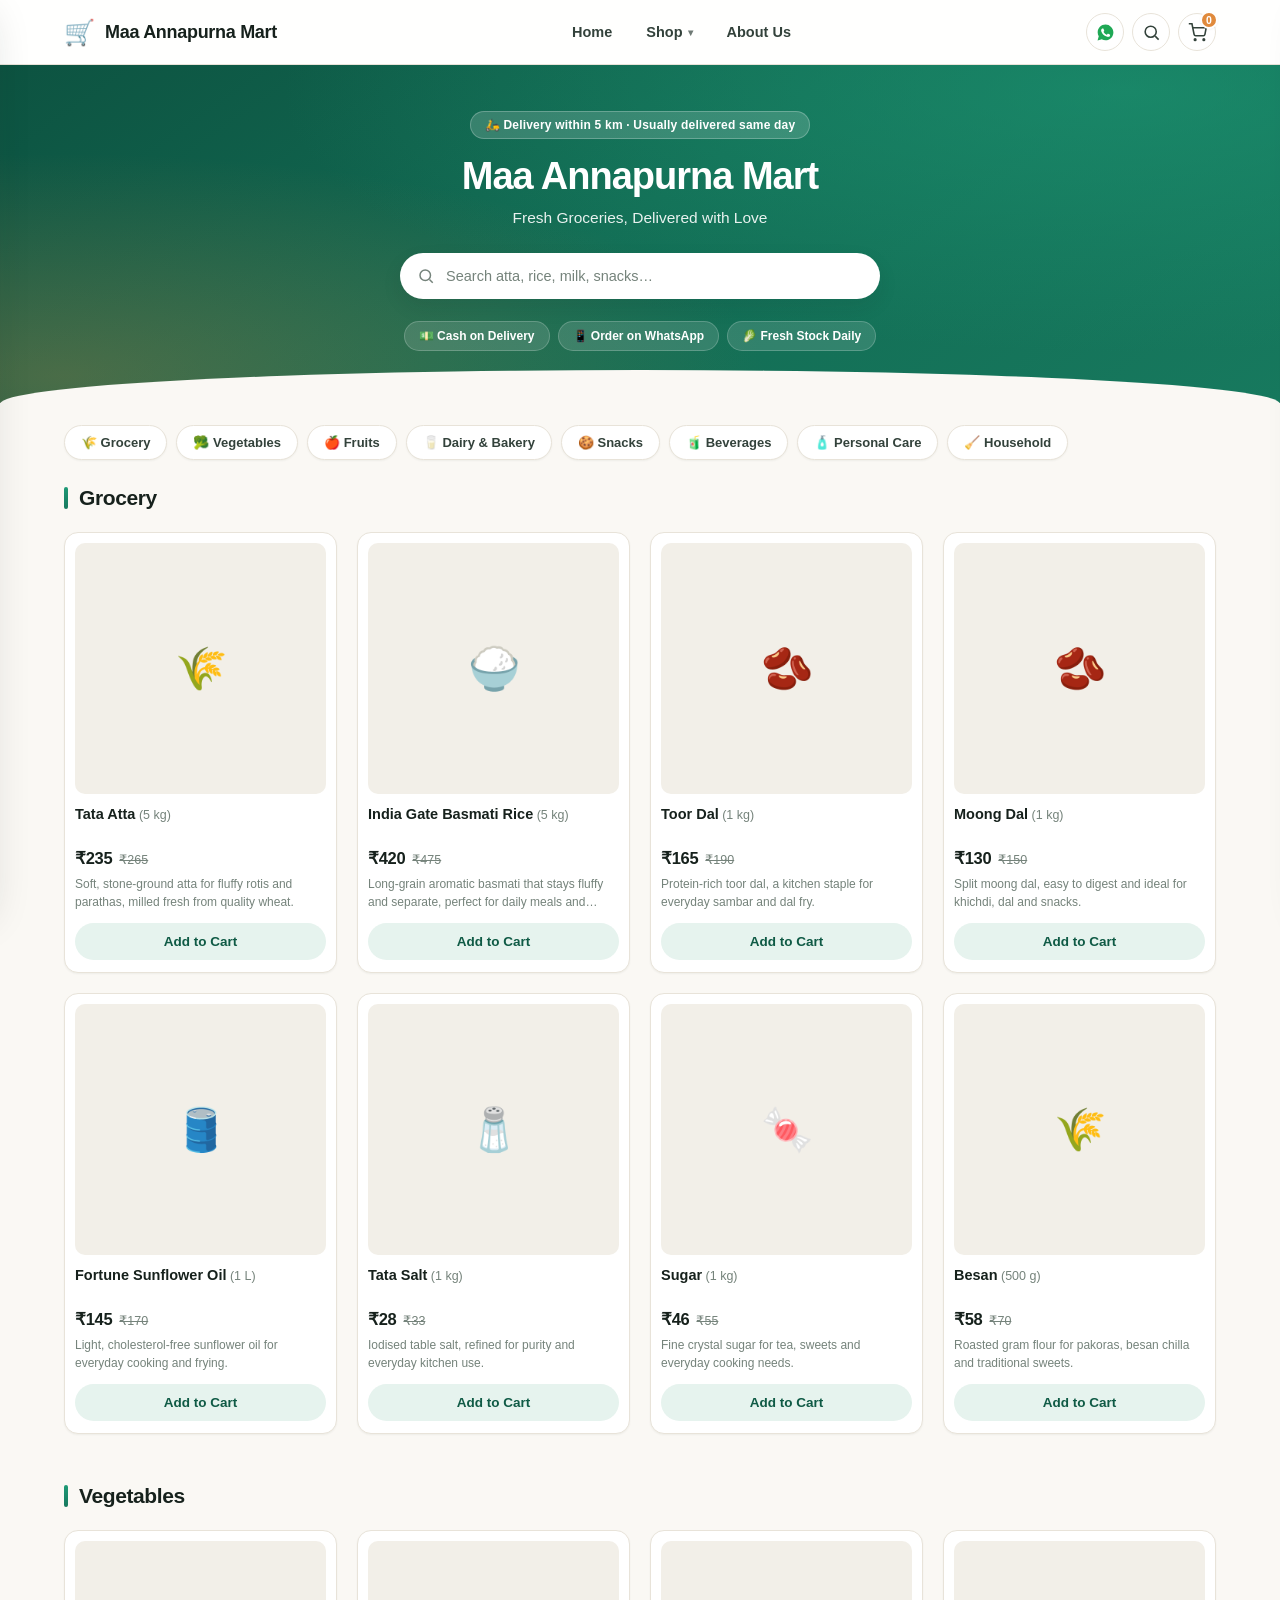
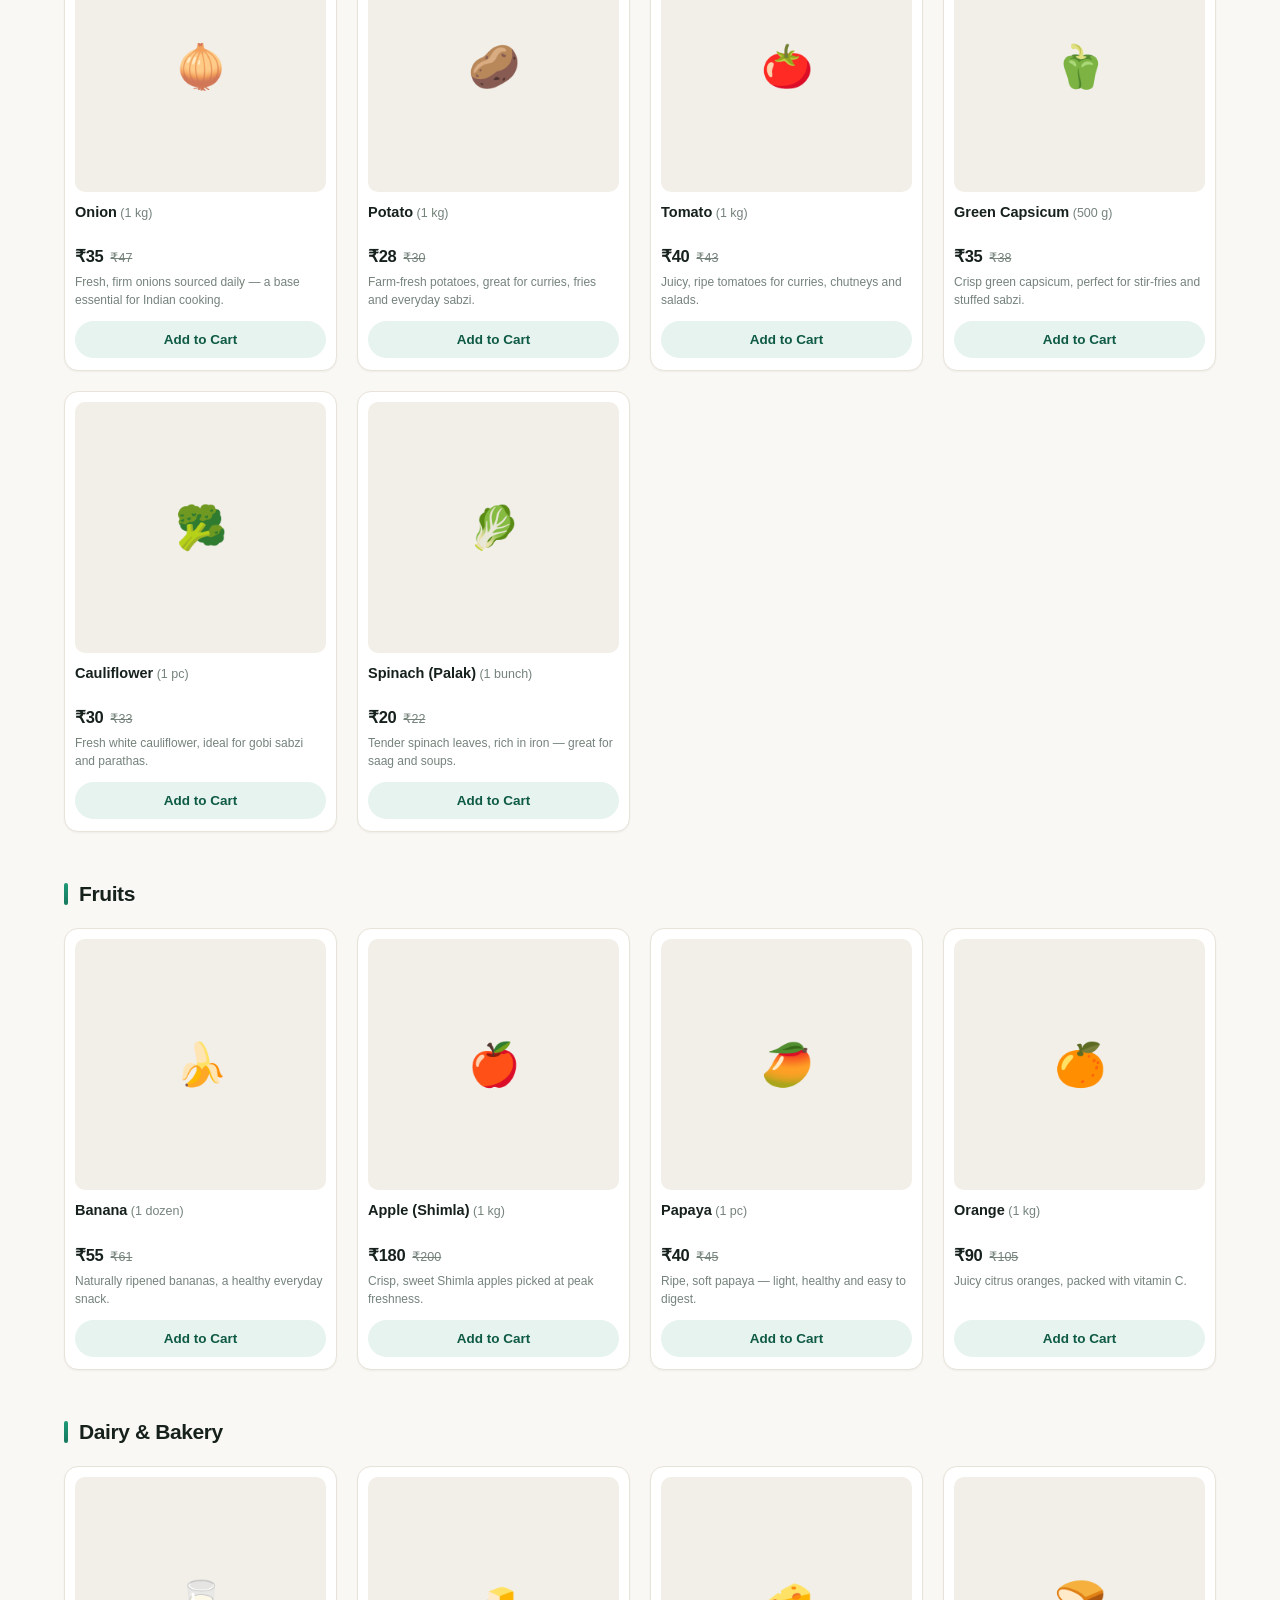
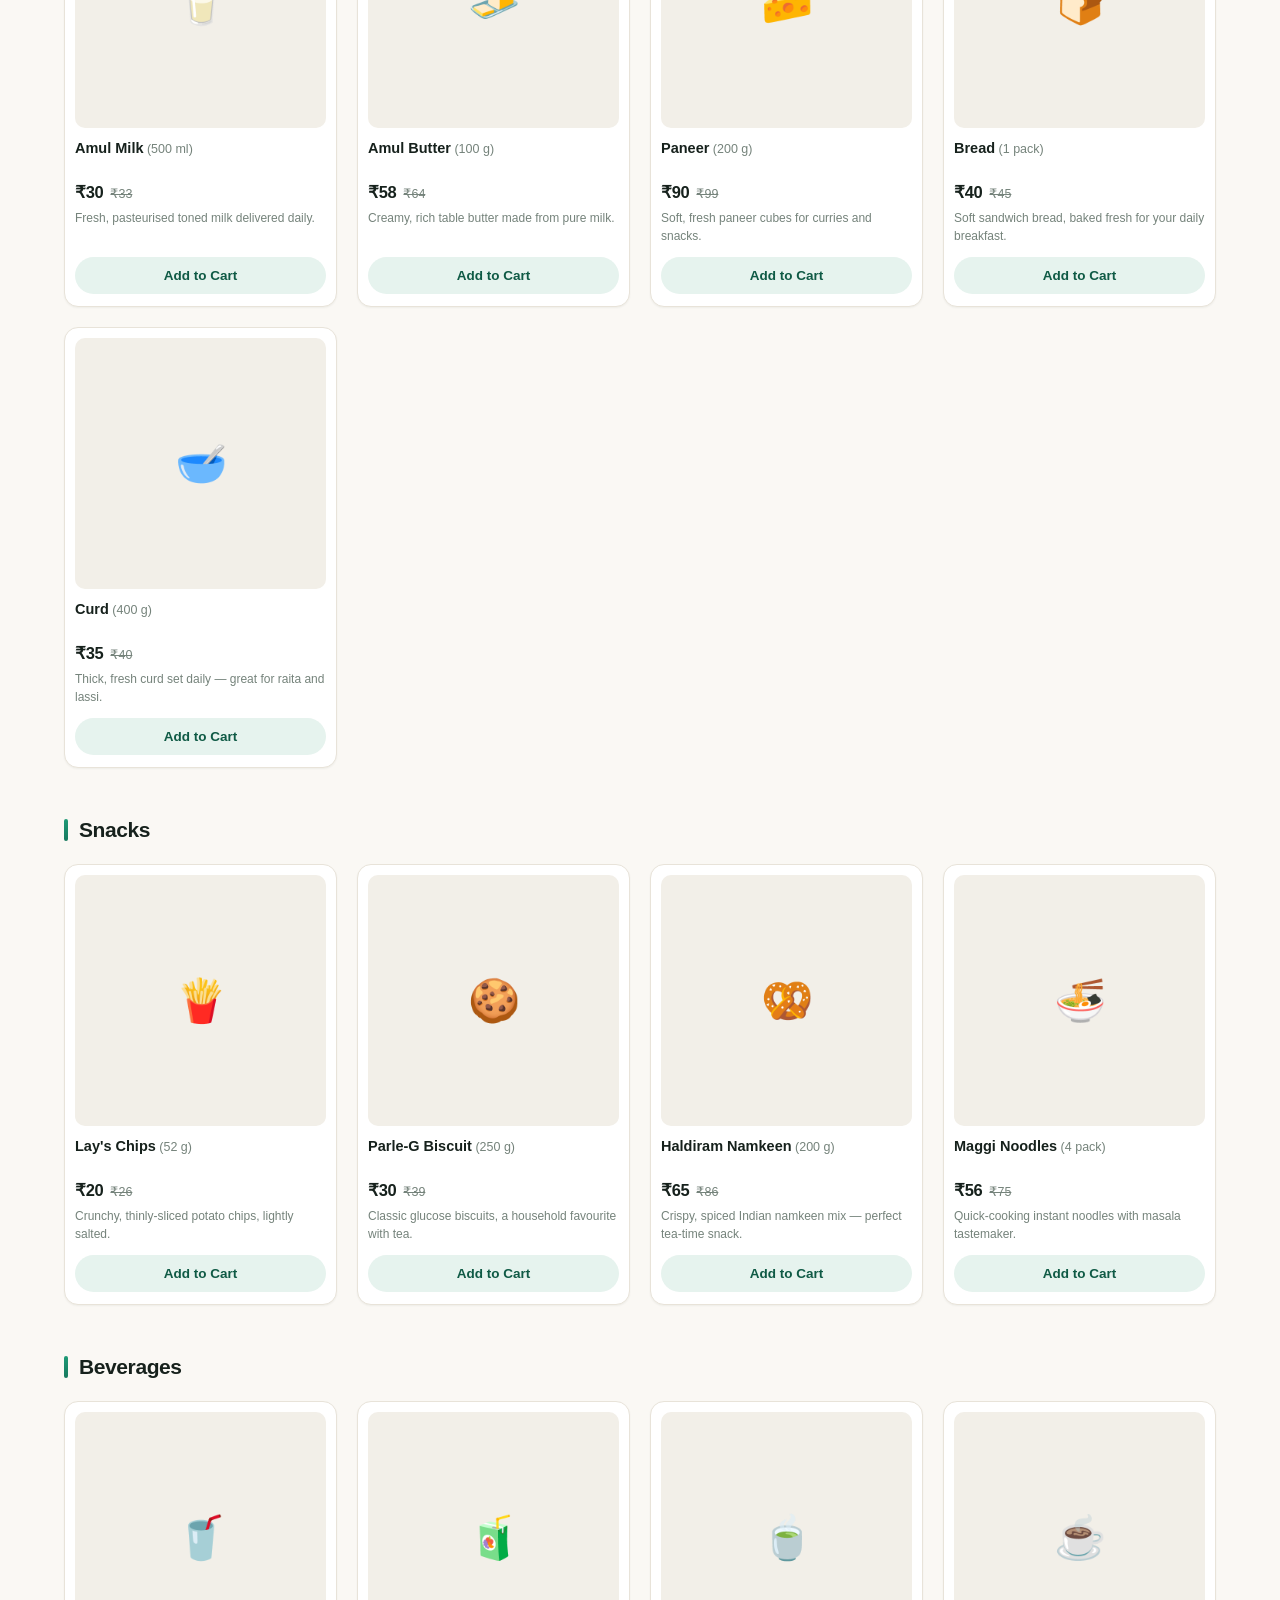
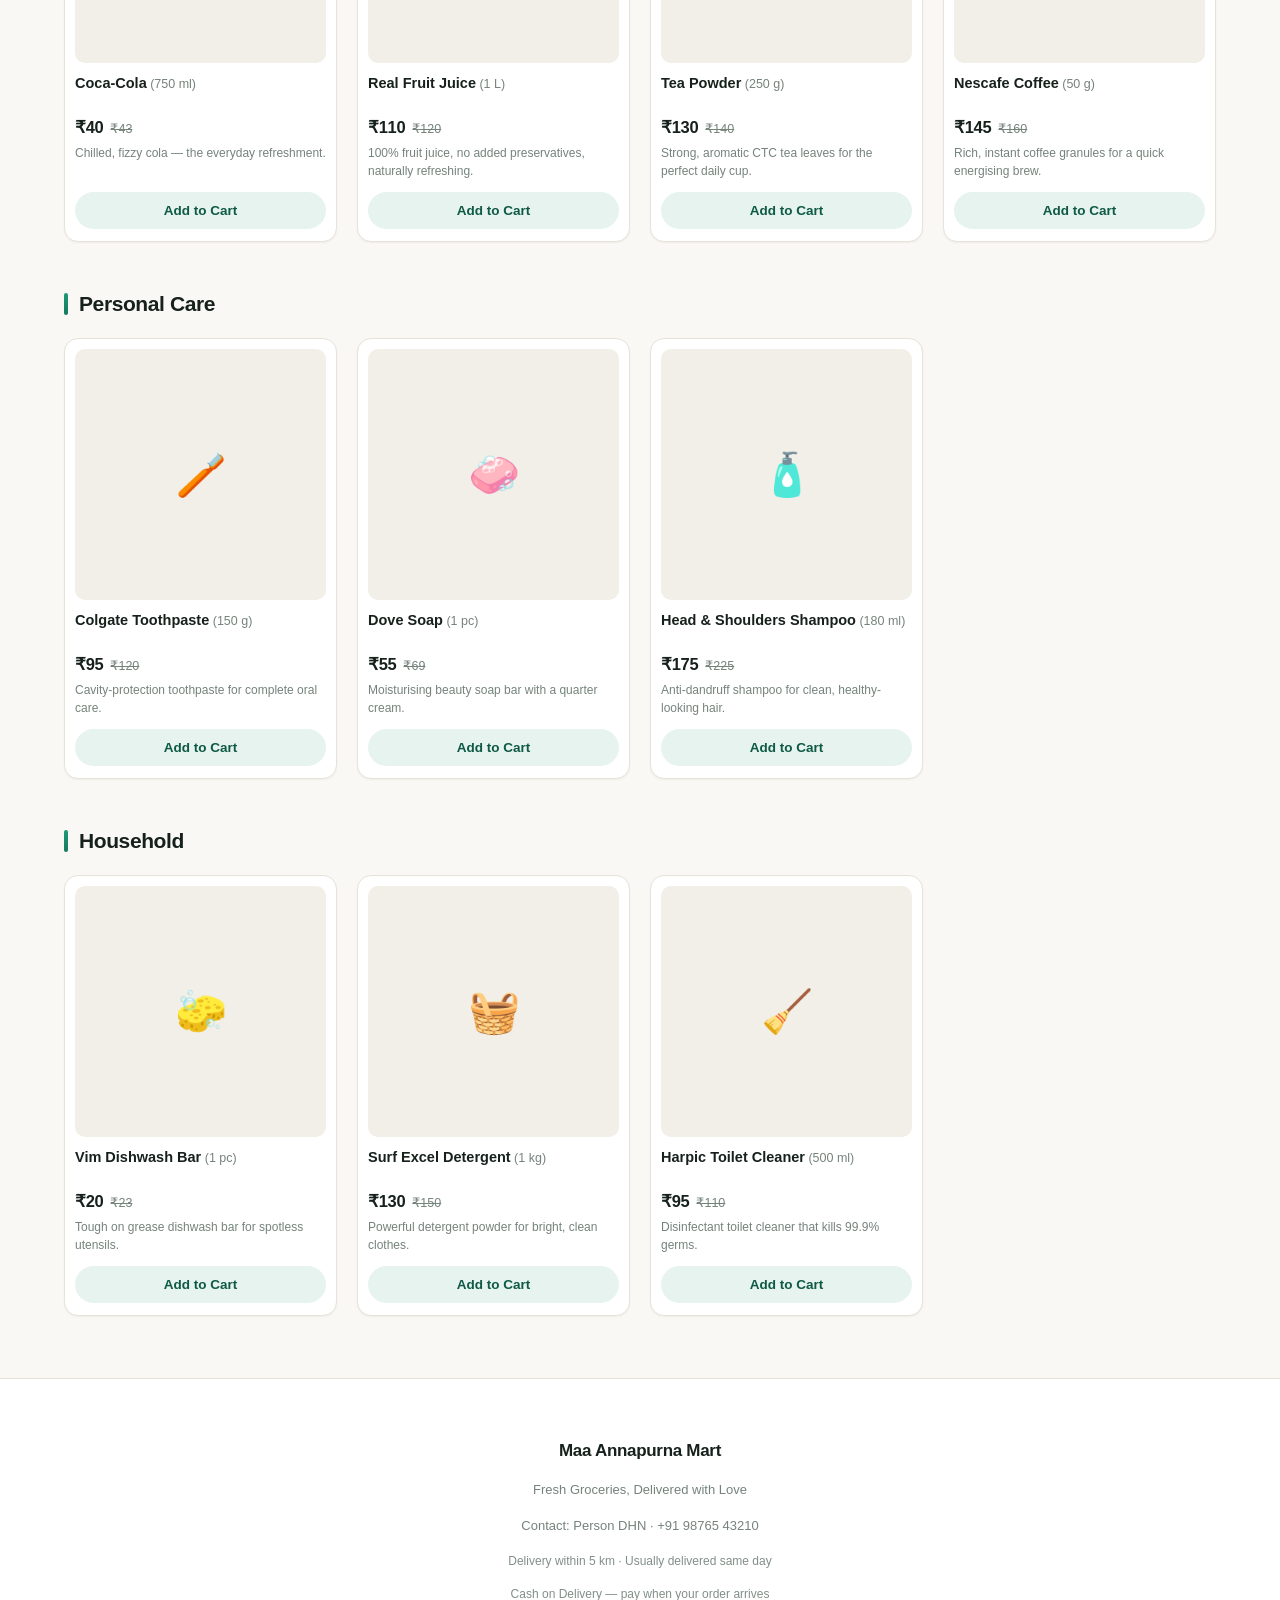
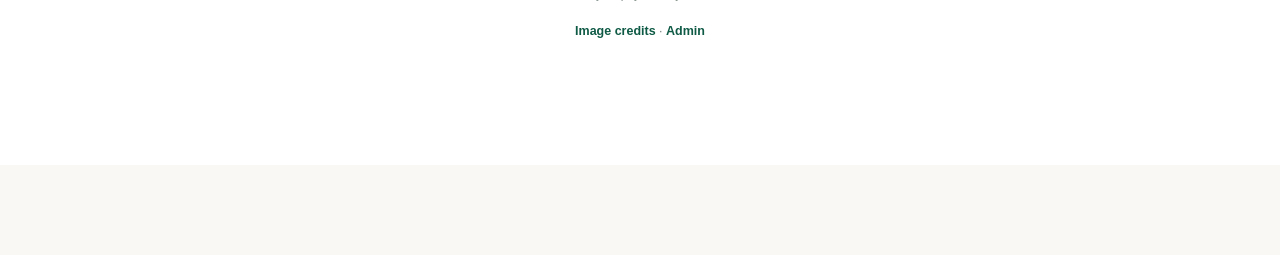
==== commit 1f59963e: "Initial commit" ====
--- a/index.html
+++ b/index.html
@@ -11,9 +11,10 @@
 <body>
 
 <header class="site-header">
+  <div class="closed-banner hidden" id="closedBanner">😴 We're currently closed — you can still browse and order, we'll confirm as soon as we reopen.</div>
   <div class="header-inner">
     <a href="index.html" class="brand">
-      <span class="brand-icon">🛒</span>
+      <span class="brand-icon" id="brandIcon">🛒</span>
       <span class="brand-name" id="storeName">GROCERY MART</span>
     </a>
 
@@ -27,6 +28,9 @@
     </nav>
 
     <div class="nav-icons">
+      <button class="nav-icon-btn" id="menuBtn" aria-label="Open menu">
+        <svg viewBox="0 0 24 24" width="19" height="19" fill="none" stroke="currentColor" stroke-width="2" stroke-linecap="round"><line x1="3" y1="6" x2="21" y2="6"/><line x1="3" y1="12" x2="21" y2="12"/><line x1="3" y1="18" x2="21" y2="18"/></svg>
+      </button>
       <a class="nav-icon-btn" id="whatsappQuickLink" href="#" target="_blank" rel="noopener" aria-label="Chat on WhatsApp" title="Chat on WhatsApp">
         <svg viewBox="0 0 24 24" width="19" height="19" fill="currentColor"><path d="M12.04 2C6.58 2 2.13 6.45 2.13 11.91c0 1.75.46 3.45 1.32 4.95L2 22l5.29-1.39a9.9 9.9 0 0 0 4.75 1.21h.01c5.46 0 9.91-4.45 9.91-9.91 0-2.65-1.03-5.14-2.9-7.01A9.82 9.82 0 0 0 12.04 2zm5.8 14.09c-.24.68-1.4 1.32-1.93 1.4-.5.08-1.11.11-1.79-.11-.41-.13-.94-.31-1.62-.6-2.85-1.23-4.71-4.1-4.85-4.29-.14-.19-1.16-1.55-1.16-2.95 0-1.4.73-2.09 1-2.37.26-.29.57-.36.76-.36.19 0 .38 0 .55.01.18.01.41-.07.64.49.24.58.81 2 .88 2.15.07.14.11.31.02.5-.09.19-.14.31-.28.48-.14.17-.29.37-.42.5-.14.14-.28.29-.12.57.16.28.71 1.17 1.52 1.9 1.05.94 1.93 1.23 2.21 1.37.28.14.44.12.6-.07.16-.19.68-.79.87-1.06.18-.28.37-.23.62-.14.26.09 1.63.77 1.91.91.28.14.47.21.54.33.07.12.07.68-.17 1.35z"/></svg>
       </a>
@@ -40,14 +44,42 @@
     </div>
   </div>
 
-  <div class="search-wrap hidden" id="searchWrap">
-    <input type="text" id="searchInput" placeholder="Search for atta, rice, milk, snacks..." aria-label="Search products" />
-  </div>
 </header>
 
 <main>
-  <h1 class="page-title">Categories</h1>
-  <section id="productGrid" class="product-grid"></section>
+  <section class="hero">
+    <div class="hero-inner">
+      <p class="hero-eyebrow hidden" id="heroEyebrow">🛵</p>
+      <h1 class="hero-title" id="heroStoreName">Maa Annapurna Mart</h1>
+      <p class="hero-sub" id="heroTagline">Fresh Groceries, Delivered with Love</p>
+
+      <div class="hero-search">
+        <svg viewBox="0 0 24 24" width="18" height="18" fill="none" stroke="currentColor" stroke-width="2"><circle cx="11" cy="11" r="7"/><line x1="21" y1="21" x2="16.65" y2="16.65"/></svg>
+        <input type="text" id="searchInput" placeholder="Search atta, rice, milk, snacks…" aria-label="Search products" />
+      </div>
+
+      <div class="hero-trust">
+        <span class="trust-chip">💵 Cash on Delivery</span>
+        <span class="trust-chip">📱 Order on WhatsApp</span>
+        <span class="trust-chip">🥬 Fresh Stock Daily</span>
+      </div>
+    </div>
+  </section>
+
+  <div class="category-chips" id="categoryChips"><!-- categories injected by script.js --></div>
+
+  <div id="catalogLoading" class="catalog-state">
+    <div class="skeleton-grid">
+      <div class="skeleton-card"></div><div class="skeleton-card"></div><div class="skeleton-card"></div>
+      <div class="skeleton-card"></div><div class="skeleton-card"></div><div class="skeleton-card"></div>
+    </div>
+  </div>
+  <div id="catalogError" class="catalog-state hidden">
+    <p>😕 We couldn't load the store's products right now.</p>
+    <button id="retryLoadBtn" class="btn btn-primary">Try Again</button>
+  </div>
+
+  <section id="productGrid" class="product-grid hidden"></section>
   <p id="noResults" class="no-results hidden">No products found. Try another search.</p>
 </main>
 
@@ -55,7 +87,9 @@
   <p><strong id="footerStoreName">Maa Annapurna Mart</strong></p>
   <p class="footer-tagline" id="storeTagline">Fresh Groceries, Delivered with Love</p>
   <p>Contact: <span id="footerOwnerName">Person DHN</span> · <span id="footerPhone">+91 98765 43210</span></p>
-  <p class="footer-note">Order online, pay on delivery. No card or online payment needed.</p>
+  <p class="footer-address hidden" id="footerAddress"></p>
+  <p class="footer-note" id="footerDelivery"></p>
+  <p class="footer-note" id="footerPayment">Order online, pay on delivery. No card or online payment needed.</p>
   <p class="footer-links"><a href="image-credits.html">Image credits</a> · <a href="admin.html">Admin</a></p>
 </footer>
 
@@ -68,8 +102,29 @@
   <button id="checkoutBarBtn">View Cart →</button>
 </div>
 
+<!-- Site Menu -->
+<div class="overlay hidden" id="overlay"></div>
+<aside class="site-menu" id="siteMenu" aria-label="Site menu">
+  <div class="drawer-header">
+    <h2>Menu</h2>
+    <button class="close-btn" id="closeMenu" aria-label="Close menu">✕</button>
+  </div>
+  <div class="drawer-body">
+    <nav class="site-menu-nav">
+      <a href="index.html" class="site-menu-link">🏠 Home</a>
+      <a href="#footer" class="site-menu-link" id="menuAboutLink">ℹ️ About Us</a>
+    </nav>
+    <div class="site-menu-section">
+      <p class="site-menu-heading">Shop by Category</p>
+      <div id="siteMenuCategories" class="site-menu-categories"></div>
+    </div>
+    <div class="site-menu-section">
+      <a href="admin.html" class="site-menu-link site-menu-admin">🛠️ Admin Panel</a>
+    </div>
+  </div>
+</aside>
+
 <!-- Cart Drawer -->
-<div class="overlay hidden" id="overlay"></div>
 <aside class="cart-drawer" id="cartDrawer" aria-label="Shopping cart">
   <div class="drawer-header">
     <h2>Your Cart</h2>
@@ -85,6 +140,7 @@
         <span>Total</span>
         <strong id="cartTotal">₹0</strong>
       </div>
+      <div class="payment-chip">💵 Pay on Delivery — cash, no card or online payment needed</div>
     </div>
 
     <form id="orderForm" class="order-form">
@@ -104,6 +160,7 @@
       <button type="submit" class="whatsapp-btn" id="whatsappOrderBtn">
         <span>📱</span> Order Now on WhatsApp
       </button>
+      <a href="#" id="whatsappFallback" class="whatsapp-fallback hidden" target="_blank" rel="noopener">Pop-up blocked? Tap here to open WhatsApp</a>
     </form>
   </div>
 </aside>
--- a/style.css
+++ b/style.css
@@ -1,35 +1,92 @@
 :root {
-  --primary: #2e7d32;
-  --primary-dark: #1b5e20;
-  --ink: #16181a;
-  --muted: #6b7280;
-  --bg: #ffffff;
+  /* Brand — deep, fresh emerald */
+  --primary: #17795e;
+  --primary-dark: #0f5a45;
+  --primary-light: #1e9a76;
+  --primary-soft: #e6f3ee;
+
+  /* Accent — warm saffron, used for offers & highlights */
+  --accent: #e08a3c;
+  --accent-dark: #c26d22;
+  --accent-soft: #fdf1e3;
+
+  /* Neutrals — warm, not clinical grey */
+  --ink: #16211c;
+  --ink-soft: #33423b;
+  --muted: #75837b;
+  --bg: #faf8f4;
+  --surface: #ffffff;
   --card-bg: #ffffff;
-  --image-bg: #f2f3f2;
-  --border: #e7e7e7;
-  --radius: 10px;
-  --shadow: 0 1px 3px rgba(0, 0, 0, 0.06);
+  --image-bg: #f2efe8;
+  --border: #e8e3d9;
+  --border-strong: #d8d1c3;
+
+  --radius-sm: 10px;
+  --radius: 14px;
+  --radius-lg: 20px;
+  --radius-pill: 999px;
+
+  --shadow-sm: 0 1px 2px rgba(22, 33, 28, 0.05);
+  --shadow: 0 2px 8px rgba(22, 33, 28, 0.06), 0 1px 2px rgba(22, 33, 28, 0.04);
+  --shadow-md: 0 8px 20px rgba(22, 33, 28, 0.09);
+  --shadow-lg: 0 16px 40px rgba(22, 33, 28, 0.16);
 }
 
 * { box-sizing: border-box; }
 
 body {
   margin: 0;
-  font-family: -apple-system, BlinkMacSystemFont, "Segoe UI", Roboto, Helvetica, Arial, sans-serif;
+  font-family: ui-sans-serif, -apple-system, BlinkMacSystemFont, "Segoe UI", Roboto, "Helvetica Neue", Arial, sans-serif;
   background: var(--bg);
   color: var(--ink);
   padding-bottom: 90px;
+  -webkit-font-smoothing: antialiased;
+  text-rendering: optimizeLegibility;
 }
 
 a { color: inherit; }
+
+.hidden { display: none !important; }
+body.no-scroll { overflow: hidden; }
+
+/* Shared button */
+.btn {
+  border: none;
+  border-radius: var(--radius-pill);
+  padding: 11px 20px;
+  font-size: 14px;
+  font-weight: 700;
+  font-family: inherit;
+  cursor: pointer;
+  transition: background 0.16s ease, transform 0.12s ease, box-shadow 0.16s ease;
+}
+.btn-primary {
+  background: var(--primary);
+  color: #fff;
+  box-shadow: var(--shadow-sm);
+}
+.btn-primary:hover { background: var(--primary-dark); }
+.btn-primary:active { transform: translateY(1px); }
 
 /* ---------- Header / Nav ---------- */
 .site-header {
   position: sticky;
   top: 0;
   z-index: 20;
-  background: #fff;
+  background: rgba(255, 255, 255, 0.92);
+  backdrop-filter: saturate(180%) blur(12px);
+  -webkit-backdrop-filter: saturate(180%) blur(12px);
   border-bottom: 1px solid var(--border);
+}
+
+.closed-banner {
+  background: linear-gradient(90deg, var(--accent-dark), var(--accent));
+  color: #fff;
+  text-align: center;
+  font-size: 12.5px;
+  font-weight: 700;
+  padding: 9px 14px;
+  letter-spacing: 0.1px;
 }
 
 .header-inner {
@@ -37,7 +94,7 @@
   align-items: center;
   justify-content: space-between;
   gap: 20px;
-  padding: 14px 24px;
+  padding: 13px 24px;
   max-width: 1200px;
   margin: 0 auto;
 }
@@ -45,50 +102,64 @@
 .brand {
   display: flex;
   align-items: center;
-  gap: 8px;
+  gap: 10px;
   text-decoration: none;
   flex: 0 0 auto;
 }
-.brand-icon { font-size: 26px; }
-.brand-name { font-size: 19px; font-weight: 800; letter-spacing: 0.3px; color: var(--ink); }
+.brand-icon { font-size: 25px; line-height: 1; display: flex; }
+.brand-name {
+  font-size: 18px;
+  font-weight: 800;
+  letter-spacing: -0.3px;
+  color: var(--ink);
+}
+.brand-logo-img {
+  width: 32px;
+  height: 32px;
+  border-radius: var(--radius-sm);
+  object-fit: cover;
+  display: block;
+}
 
 .main-nav {
   display: flex;
   align-items: center;
-  gap: 28px;
+  gap: 6px;
   flex: 1;
   justify-content: center;
 }
 .nav-link {
-  font-size: 15px;
-  font-weight: 600;
-  color: var(--ink);
+  font-size: 14.5px;
+  font-weight: 650;
+  color: var(--ink-soft);
   text-decoration: none;
   background: none;
   border: none;
   cursor: pointer;
-  padding: 0;
-  font-family: inherit;
-  display: flex;
-  align-items: center;
-  gap: 4px;
-}
-.nav-link:hover { color: var(--primary-dark); }
-.caret { font-size: 11px; }
+  padding: 8px 14px;
+  border-radius: var(--radius-pill);
+  font-family: inherit;
+  display: flex;
+  align-items: center;
+  gap: 5px;
+  transition: background 0.15s ease, color 0.15s ease;
+}
+.nav-link:hover { color: var(--primary-dark); background: var(--primary-soft); }
+.caret { font-size: 10px; opacity: 0.7; }
 
 .nav-dropdown { position: relative; }
 .nav-dropdown-menu {
   display: none;
   position: absolute;
-  top: calc(100% + 14px);
+  top: calc(100% + 10px);
   left: 50%;
   transform: translateX(-50%);
-  background: #fff;
+  background: var(--surface);
   border: 1px solid var(--border);
-  border-radius: 10px;
-  box-shadow: 0 8px 24px rgba(0, 0, 0, 0.1);
-  min-width: 190px;
-  padding: 6px;
+  border-radius: var(--radius);
+  box-shadow: var(--shadow-lg);
+  min-width: 210px;
+  padding: 7px;
   z-index: 25;
 }
 .nav-dropdown.open .nav-dropdown-menu { display: block; }
@@ -101,112 +172,271 @@
   font-family: inherit;
   font-size: 13.5px;
   font-weight: 600;
-  color: var(--ink);
-  padding: 9px 10px;
-  border-radius: 6px;
-  cursor: pointer;
-}
-.nav-dropdown-menu button:hover { background: var(--image-bg); }
+  color: var(--ink-soft);
+  padding: 10px 12px;
+  border-radius: var(--radius-sm);
+  cursor: pointer;
+}
+.nav-dropdown-menu button:hover { background: var(--primary-soft); color: var(--primary-dark); }
 
 .nav-icons {
   display: flex;
   align-items: center;
-  gap: 10px;
+  gap: 8px;
   flex: 0 0 auto;
 }
 .nav-icon-btn {
   position: relative;
   width: 38px;
   height: 38px;
-  border-radius: 999px;
+  border-radius: var(--radius-pill);
   border: 1px solid var(--border);
-  background: #fff;
-  color: var(--ink);
+  background: var(--surface);
+  color: var(--ink-soft);
   display: flex;
   align-items: center;
   justify-content: center;
   cursor: pointer;
   text-decoration: none;
-}
-.nav-icon-btn:hover { background: var(--image-bg); }
-#whatsappQuickLink { color: #25d366; }
+  transition: background 0.15s ease, border-color 0.15s ease, color 0.15s ease;
+}
+.nav-icon-btn:hover {
+  background: var(--primary-soft);
+  border-color: var(--primary-light);
+  color: var(--primary-dark);
+}
+#whatsappQuickLink { color: #1fa855; }
+#whatsappQuickLink:hover { background: #e8f8ee; border-color: #7fd6a2; color: #128c42; }
+#menuBtn { display: none; }
 
 .cart-icon-btn .cart-count {
   position: absolute;
-  top: -4px;
-  right: -4px;
-  background: var(--primary);
+  top: -3px;
+  right: -3px;
+  background: var(--accent);
   color: #fff;
   font-size: 10.5px;
   font-weight: 800;
-  border-radius: 999px;
-  min-width: 17px;
-  height: 17px;
+  border-radius: var(--radius-pill);
+  min-width: 18px;
+  height: 18px;
   display: flex;
   align-items: center;
   justify-content: center;
-  padding: 0 3px;
-}
-
-.search-wrap {
+  padding: 0 4px;
+  border: 2px solid var(--surface);
+  box-shadow: var(--shadow-sm);
+}
+
+/* ---------- Hero ---------- */
+.hero {
+  position: relative;
+  overflow: hidden;
+  background:
+    radial-gradient(120% 140% at 88% 8%, rgba(30, 154, 118, 0.55) 0%, rgba(30, 154, 118, 0) 55%),
+    radial-gradient(100% 120% at 5% 92%, rgba(224, 138, 60, 0.28) 0%, rgba(224, 138, 60, 0) 55%),
+    linear-gradient(145deg, #0d5341 0%, #126b53 48%, #17795e 100%);
+  color: #fff;
+  padding: 46px 24px 52px;
+  text-align: center;
+}
+.hero::after {
+  content: "";
+  position: absolute;
+  inset: auto 0 -1px 0;
+  height: 34px;
+  background: var(--bg);
+  border-radius: 50% 50% 0 0 / 100% 100% 0 0;
+}
+.hero-inner {
+  position: relative;
+  z-index: 1;
+  max-width: 660px;
+  margin: 0 auto;
+}
+.hero-eyebrow {
+  display: inline-flex;
+  align-items: center;
+  gap: 7px;
+  background: rgba(255, 255, 255, 0.16);
+  border: 1px solid rgba(255, 255, 255, 0.24);
+  padding: 6px 14px;
+  border-radius: var(--radius-pill);
+  font-size: 12px;
+  font-weight: 700;
+  letter-spacing: 0.2px;
+  margin: 0 0 16px;
+}
+.hero-title {
+  font-size: 38px;
+  font-weight: 800;
+  letter-spacing: -1px;
+  line-height: 1.12;
+  margin: 0 0 8px;
+}
+.hero-sub {
+  font-size: 15.5px;
+  font-weight: 500;
+  opacity: 0.9;
+  margin: 0 0 24px;
+  line-height: 1.5;
+}
+
+.hero-search {
+  position: relative;
+  max-width: 480px;
+  margin: 0 auto;
+}
+.hero-search svg {
+  position: absolute;
+  left: 17px;
+  top: 50%;
+  transform: translateY(-50%);
+  color: var(--muted);
+  pointer-events: none;
+}
+#searchInput {
+  width: 100%;
+  padding: 15px 18px 15px 46px;
+  border-radius: var(--radius-pill);
+  border: none;
+  font-size: 14.5px;
+  font-family: inherit;
+  color: var(--ink);
+  background: var(--surface);
+  outline: none;
+  box-shadow: var(--shadow-md);
+}
+#searchInput::placeholder { color: var(--muted); }
+#searchInput:focus { box-shadow: 0 0 0 4px rgba(255, 255, 255, 0.28), var(--shadow-md); }
+
+.hero-trust {
+  display: flex;
+  flex-wrap: wrap;
+  justify-content: center;
+  gap: 8px;
+  margin: 22px 0 0;
+}
+.trust-chip {
+  background: rgba(255, 255, 255, 0.13);
+  border: 1px solid rgba(255, 255, 255, 0.2);
+  border-radius: var(--radius-pill);
+  padding: 7px 14px;
+  font-size: 12px;
+  font-weight: 650;
+}
+
+/* ---------- Category rail ---------- */
+.category-chips {
+  display: flex;
+  gap: 9px;
+  overflow-x: auto;
+  padding: 22px 24px 4px;
   max-width: 1200px;
   margin: 0 auto;
-  padding: 0 24px 14px;
-}
-#searchInput {
-  width: 100%;
-  padding: 11px 14px;
-  border-radius: 8px;
+  scrollbar-width: none;
+}
+.category-chips::-webkit-scrollbar { display: none; }
+.category-chip {
+  flex: 0 0 auto;
+  background: var(--surface);
   border: 1px solid var(--border);
-  font-size: 14px;
-  outline: none;
-  background: var(--image-bg);
-  color: var(--ink);
-  font-family: inherit;
-}
-#searchInput:focus { border-color: var(--primary); background: #fff; }
-#searchInput::placeholder { color: var(--muted); }
-
-/* ---------- Page title ---------- */
-.page-title {
+  color: var(--ink-soft);
+  border-radius: var(--radius-pill);
+  padding: 9px 16px;
+  font-size: 13px;
+  font-weight: 650;
+  font-family: inherit;
+  cursor: pointer;
+  white-space: nowrap;
+  box-shadow: var(--shadow-sm);
+  transition: background 0.15s ease, border-color 0.15s ease, color 0.15s ease, transform 0.12s ease;
+}
+.category-chip:hover {
+  border-color: var(--primary-light);
+  color: var(--primary-dark);
+  background: var(--primary-soft);
+}
+.category-chip:active { transform: translateY(1px); }
+
+/* ---------- Loading / error states ---------- */
+.catalog-state {
+  max-width: 1200px;
+  margin: 0 auto;
+  padding: 22px 24px 10px;
   text-align: center;
-  font-size: 36px;
-  font-weight: 800;
-  margin: 40px 18px 10px;
+}
+.catalog-state p { color: var(--muted); font-size: 14.5px; margin-bottom: 14px; }
+.skeleton-grid {
+  display: grid;
+  grid-template-columns: repeat(auto-fill, minmax(220px, 1fr));
+  gap: 20px;
+  text-align: left;
+}
+.skeleton-card {
+  aspect-ratio: 3 / 4;
+  border-radius: var(--radius);
+  background: linear-gradient(100deg, #efece5 30%, #f7f5f0 45%, #efece5 60%);
+  background-size: 250% 100%;
+  animation: skeleton-shine 1.3s ease-in-out infinite;
+}
+@keyframes skeleton-shine {
+  0% { background-position: 200% 0; }
+  100% { background-position: -50% 0; }
 }
 
 /* ---------- Product grid ---------- */
 .product-grid {
   display: grid;
   grid-template-columns: repeat(auto-fill, minmax(220px, 1fr));
-  gap: 22px;
-  padding: 18px 24px 10px;
+  gap: 20px;
+  padding: 14px 24px 10px;
   max-width: 1200px;
   margin: 0 auto;
 }
 
 .category-heading {
   grid-column: 1 / -1;
-  margin: 26px 0 -2px;
-  font-size: 24px;
+  display: flex;
+  align-items: center;
+  gap: 11px;
+  margin: 30px 0 2px;
+  font-size: 21px;
   font-weight: 800;
+  letter-spacing: -0.4px;
   color: var(--ink);
 }
-.category-heading:first-child { margin-top: 4px; }
+.category-heading::before {
+  content: "";
+  width: 4px;
+  height: 22px;
+  border-radius: var(--radius-pill);
+  background: linear-gradient(180deg, var(--primary-light), var(--primary));
+  flex: 0 0 auto;
+}
+.category-heading:first-child { margin-top: 8px; }
 
 .product-card {
   background: var(--card-bg);
+  border: 1px solid var(--border);
   border-radius: var(--radius);
-  padding: 0;
+  padding: 10px 10px 12px;
   display: flex;
   flex-direction: column;
+  box-shadow: var(--shadow-sm);
+  transition: box-shadow 0.18s ease, transform 0.18s ease, border-color 0.18s ease;
+}
+.product-card:hover {
+  box-shadow: var(--shadow-md);
+  border-color: var(--border-strong);
+  transform: translateY(-2px);
 }
 
 .product-image {
   position: relative;
   background: var(--image-bg);
-  border-radius: var(--radius);
-  margin-bottom: 12px;
+  border-radius: var(--radius-sm);
+  margin-bottom: 11px;
   aspect-ratio: 1 / 1;
   overflow: hidden;
   display: flex;
@@ -217,33 +447,76 @@
   width: 100%;
   height: 100%;
   object-fit: cover;
-}
-.product-icon-fallback {
-  font-size: 40px;
-  text-align: center;
-}
+  transition: transform 0.35s ease;
+}
+.product-card:hover .product-image img { transform: scale(1.05); }
+.product-icon-fallback { font-size: 42px; text-align: center; }
 
 .discount-badge {
   position: absolute;
   left: 8px;
-  bottom: 8px;
-  background: var(--primary);
+  top: 8px;
+  background: linear-gradient(135deg, var(--accent), var(--accent-dark));
+  color: #fff;
+  font-size: 10.5px;
+  font-weight: 800;
+  letter-spacing: 0.2px;
+  padding: 4px 9px;
+  border-radius: var(--radius-pill);
+  box-shadow: 0 2px 6px rgba(194, 109, 34, 0.35);
+}
+
+.stock-badge {
+  position: absolute;
+  left: 50%;
+  top: 50%;
+  transform: translate(-50%, -50%);
+  background: rgba(22, 33, 28, 0.82);
   color: #fff;
   font-size: 11px;
   font-weight: 800;
-  padding: 3px 8px;
-  border-radius: 5px;
-}
-
-.product-name { font-size: 15px; font-weight: 700; margin: 0 0 4px; line-height: 1.3; }
-.product-unit-inline { font-weight: 500; color: var(--muted); font-size: 13px; }
-
-.price-row { display: flex; align-items: baseline; gap: 8px; margin: 0 0 6px; }
-.price-now { font-size: 16px; font-weight: 800; color: var(--ink); }
-.price-was { font-size: 13px; color: var(--muted); text-decoration: line-through; }
+  letter-spacing: 0.3px;
+  padding: 6px 12px;
+  border-radius: var(--radius-pill);
+  white-space: nowrap;
+}
+.product-card.is-out-of-stock .product-image img { filter: grayscale(1); opacity: 0.55; }
+.product-card.is-out-of-stock .price-now { color: var(--muted); }
+.product-card.is-out-of-stock:hover { transform: none; box-shadow: var(--shadow-sm); }
+.product-card.is-out-of-stock:hover .product-image img { transform: none; }
+
+.oos-note {
+  display: block;
+  text-align: center;
+  padding: 10px 0;
+  font-size: 12.5px;
+  font-weight: 700;
+  color: var(--muted);
+  background: var(--image-bg);
+  border-radius: var(--radius-pill);
+}
+
+.product-name {
+  font-size: 14.5px;
+  font-weight: 700;
+  margin: 0 0 5px;
+  line-height: 1.35;
+  color: var(--ink);
+  /* Clamp to two lines so price rows stay aligned across a row of cards. */
+  display: -webkit-box;
+  -webkit-line-clamp: 2;
+  -webkit-box-orient: vertical;
+  overflow: hidden;
+  min-height: calc(2 * 1.35em);
+}
+.product-unit-inline { font-weight: 500; color: var(--muted); font-size: 12.5px; }
+
+.price-row { display: flex; align-items: baseline; gap: 7px; margin: 0 0 7px; }
+.price-now { font-size: 16.5px; font-weight: 800; color: var(--ink); letter-spacing: -0.3px; }
+.price-was { font-size: 12.5px; color: var(--muted); text-decoration: line-through; }
 
 .product-desc {
-  font-size: 12.5px;
+  font-size: 12px;
   color: var(--muted);
   line-height: 1.5;
   margin: 0 0 12px;
@@ -253,16 +526,20 @@
   overflow: hidden;
 }
 
+.card-action { margin-top: auto; }
+
 .add-btn {
-  background: #fff;
+  width: 100%;
+  background: var(--primary-soft);
   color: var(--primary-dark);
-  border: 1.5px solid var(--primary);
-  border-radius: 8px;
-  padding: 9px 0;
+  border: 1px solid transparent;
+  border-radius: var(--radius-pill);
+  padding: 10px 0;
   font-size: 13.5px;
   font-weight: 700;
   cursor: pointer;
   font-family: inherit;
+  transition: background 0.16s ease, color 0.16s ease;
 }
 .add-btn:hover { background: var(--primary); color: #fff; }
 
@@ -271,8 +548,9 @@
   align-items: center;
   justify-content: space-between;
   background: var(--primary);
-  border-radius: 8px;
+  border-radius: var(--radius-pill);
   overflow: hidden;
+  box-shadow: var(--shadow-sm);
 }
 .qty-control button {
   background: transparent;
@@ -280,134 +558,200 @@
   color: #fff;
   font-size: 17px;
   font-weight: 800;
-  width: 32px;
-  height: 34px;
-  cursor: pointer;
-  font-family: inherit;
-}
-.qty-control button:hover { background: var(--primary-dark); }
+  width: 38px;
+  height: 38px;
+  cursor: pointer;
+  font-family: inherit;
+  transition: background 0.14s ease;
+}
+.qty-control button:hover { background: rgba(0, 0, 0, 0.16); }
 .qty-control span { color: #fff; font-weight: 700; font-size: 14px; }
 
 .no-results {
   text-align: center;
   color: var(--muted);
-  padding: 40px 18px;
-}
-.hidden { display: none !important; }
+  padding: 46px 18px;
+  font-size: 14.5px;
+}
 
 /* ---------- Footer ---------- */
 .site-footer {
   text-align: center;
-  padding: 50px 18px 100px;
+  padding: 44px 18px 110px;
   color: var(--muted);
   font-size: 13px;
-  line-height: 1.7;
+  line-height: 1.8;
+  background: var(--surface);
   border-top: 1px solid var(--border);
-  margin-top: 40px;
-}
-.site-footer strong { color: var(--ink); font-size: 16px; }
-.footer-tagline { font-size: 13px; margin-top: -4px; }
-.footer-note { font-size: 12px; opacity: 0.85; }
-.footer-links { font-size: 12px; }
-.footer-links a { color: var(--primary-dark); text-decoration: none; }
+  margin-top: 52px;
+}
+.site-footer strong { color: var(--ink); font-size: 17px; font-weight: 800; letter-spacing: -0.3px; }
+.footer-tagline { font-size: 13px; margin-top: -2px; }
+.footer-address { font-size: 12.5px; }
+.footer-note { font-size: 12px; opacity: 0.9; }
+.footer-note:empty { display: none; }
+.footer-links { font-size: 12.5px; margin-top: 14px; }
+.footer-links a { color: var(--primary-dark); text-decoration: none; font-weight: 650; }
 .footer-links a:hover { text-decoration: underline; }
 
 /* ---------- Floating checkout bar ---------- */
 .checkout-bar {
   position: fixed;
-  left: 14px;
-  right: 14px;
-  bottom: 14px;
+  left: 16px;
+  right: 16px;
+  bottom: 16px;
   z-index: 15;
-  background: var(--ink);
-  color: #fff;
-  border-radius: 10px;
-  padding: 13px 16px;
+  background: linear-gradient(135deg, var(--primary-dark), var(--primary));
+  color: #fff;
+  border-radius: var(--radius);
+  padding: 12px 14px 12px 20px;
   display: flex;
   align-items: center;
   justify-content: space-between;
-  box-shadow: 0 8px 24px rgba(0, 0, 0, 0.18);
-  max-width: 1200px;
+  box-shadow: var(--shadow-lg);
+  max-width: 620px;
   margin: 0 auto;
 }
-.checkout-bar-info { display: flex; flex-direction: column; font-size: 12.5px; font-weight: 600; gap: 1px; }
-#checkoutBarTotal { font-size: 16px; font-weight: 800; }
+.checkout-bar-info { display: flex; flex-direction: column; font-size: 12px; font-weight: 600; gap: 2px; opacity: 0.95; }
+#checkoutBarTotal { font-size: 17px; font-weight: 800; letter-spacing: -0.3px; opacity: 1; }
 .checkout-bar button {
-  background: var(--primary);
-  color: #fff;
+  background: #fff;
+  color: var(--primary-dark);
   border: none;
-  padding: 10px 18px;
-  border-radius: 8px;
+  padding: 11px 20px;
+  border-radius: var(--radius-pill);
   font-weight: 800;
   font-size: 13.5px;
   cursor: pointer;
   font-family: inherit;
-}
-
-/* ---------- Cart drawer ---------- */
+  transition: transform 0.12s ease;
+}
+.checkout-bar button:active { transform: translateY(1px); }
+
+/* ---------- Overlay / drawers ---------- */
 .overlay {
   position: fixed;
   inset: 0;
-  background: rgba(20, 15, 12, 0.45);
+  background: rgba(14, 26, 21, 0.5);
+  backdrop-filter: blur(2px);
+  -webkit-backdrop-filter: blur(2px);
   z-index: 30;
 }
 
 .cart-drawer {
   position: fixed;
   top: 0;
-  right: -420px;
+  right: -440px;
   width: 100%;
-  max-width: 400px;
+  max-width: 410px;
   height: 100%;
-  background: #fff;
+  background: var(--bg);
   z-index: 31;
   display: flex;
   flex-direction: column;
-  box-shadow: -8px 0 24px rgba(0, 0, 0, 0.15);
-  transition: right 0.28s ease;
+  box-shadow: var(--shadow-lg);
+  transition: right 0.3s cubic-bezier(0.4, 0, 0.2, 1);
 }
 .cart-drawer.open { right: 0; }
 
+.site-menu {
+  position: fixed;
+  top: 0;
+  left: -340px;
+  width: 100%;
+  max-width: 328px;
+  height: 100%;
+  background: var(--bg);
+  z-index: 31;
+  display: flex;
+  flex-direction: column;
+  box-shadow: var(--shadow-lg);
+  transition: left 0.3s cubic-bezier(0.4, 0, 0.2, 1);
+}
+.site-menu.open { left: 0; }
+
 .drawer-header {
   display: flex;
   align-items: center;
   justify-content: space-between;
-  padding: 16px 18px;
-  background: var(--ink);
-  color: #fff;
-}
-.drawer-header h2 { margin: 0; font-size: 17px; }
+  padding: 17px 18px;
+  background: linear-gradient(135deg, var(--primary-dark), var(--primary));
+  color: #fff;
+}
+.drawer-header h2 { margin: 0; font-size: 17px; font-weight: 800; letter-spacing: -0.3px; }
 .close-btn {
-  background: rgba(255, 255, 255, 0.15);
+  background: rgba(255, 255, 255, 0.18);
   border: none;
   color: #fff;
   width: 32px;
   height: 32px;
-  border-radius: 999px;
+  border-radius: var(--radius-pill);
   font-size: 15px;
   cursor: pointer;
-}
+  transition: background 0.15s ease;
+}
+.close-btn:hover { background: rgba(255, 255, 255, 0.32); }
 
 .drawer-body {
-  padding: 16px 18px 40px;
+  padding: 16px 16px 40px;
   overflow-y: auto;
   flex: 1;
 }
 
+/* ---------- Site menu contents ---------- */
+.site-menu-nav { display: flex; flex-direction: column; gap: 3px; }
+.site-menu-section { margin-top: 18px; padding-top: 16px; border-top: 1px solid var(--border); }
+.site-menu-heading {
+  font-size: 11px;
+  font-weight: 800;
+  color: var(--muted);
+  text-transform: uppercase;
+  letter-spacing: 0.7px;
+  margin: 0 0 8px;
+  padding-left: 12px;
+}
+.site-menu-categories { display: flex; flex-direction: column; gap: 3px; }
+
+.site-menu-link {
+  display: block;
+  width: 100%;
+  text-align: left;
+  background: none;
+  border: none;
+  font-family: inherit;
+  font-size: 14.5px;
+  font-weight: 700;
+  color: var(--ink);
+  text-decoration: none;
+  padding: 12px;
+  border-radius: var(--radius-sm);
+  cursor: pointer;
+  transition: background 0.15s ease, color 0.15s ease;
+}
+.site-menu-link:hover { background: var(--primary-soft); color: var(--primary-dark); }
+.site-menu-category { font-weight: 600; font-size: 14px; color: var(--ink-soft); }
+.site-menu-admin {
+  color: var(--primary-dark);
+  background: var(--primary-soft);
+  text-align: center;
+}
+
+/* ---------- Cart items ---------- */
 .cart-item {
   display: flex;
   align-items: center;
-  gap: 10px;
-  background: var(--card-bg);
+  gap: 11px;
+  background: var(--surface);
   border: 1px solid var(--border);
-  border-radius: 10px;
+  border-radius: var(--radius);
   padding: 10px;
   margin-bottom: 10px;
+  box-shadow: var(--shadow-sm);
 }
 .cart-item-image {
-  width: 48px;
-  height: 48px;
-  border-radius: 8px;
+  width: 52px;
+  height: 52px;
+  border-radius: var(--radius-sm);
   overflow: hidden;
   background: var(--image-bg);
   flex: 0 0 auto;
@@ -418,99 +762,187 @@
 .cart-item-image img { width: 100%; height: 100%; object-fit: cover; }
 .cart-item-icon { font-size: 24px; }
 .cart-item-info { flex: 1; min-width: 0; }
-.cart-item-name { font-size: 13.5px; font-weight: 700; margin: 0; }
-.cart-item-unit { font-size: 11.5px; color: var(--muted); margin: 1px 0 4px; }
-.cart-item-price { font-size: 13px; font-weight: 700; color: var(--primary-dark); }
+.cart-item-name { font-size: 13.5px; font-weight: 700; margin: 0; color: var(--ink); }
+.cart-item-unit { font-size: 11.5px; color: var(--muted); margin: 2px 0 4px; }
+.cart-item-price { font-size: 13.5px; font-weight: 800; color: var(--primary-dark); }
 .cart-item .qty-control { flex: 0 0 auto; }
-.cart-item .qty-control button { width: 26px; height: 28px; font-size: 14px; }
+.cart-item .qty-control button { width: 30px; height: 30px; font-size: 15px; }
+.cart-item .qty-control span { font-size: 13px; min-width: 16px; text-align: center; }
 .cart-item-remove {
   background: none;
   border: none;
   color: var(--muted);
-  font-size: 16px;
+  font-size: 15px;
   cursor: pointer;
   padding: 4px;
-}
-.cart-item-remove:hover { color: #c0392b; }
+  border-radius: 6px;
+  transition: background 0.15s ease;
+}
+.cart-item-remove:hover { background: #fdeceb; }
 
 .empty-cart {
   text-align: center;
   color: var(--muted);
-  padding: 30px 10px;
+  padding: 46px 16px;
   font-size: 14px;
+  line-height: 1.7;
 }
 
 .cart-summary {
-  border-top: 1px dashed var(--border);
-  padding-top: 12px;
-  margin-top: 6px;
-}
-.summary-row { display: flex; justify-content: space-between; font-size: 15px; }
-.summary-row strong { color: var(--primary-dark); font-size: 18px; }
-
+  background: var(--surface);
+  border: 1px solid var(--border);
+  border-radius: var(--radius);
+  padding: 14px;
+  margin-top: 4px;
+  box-shadow: var(--shadow-sm);
+}
+.summary-row { display: flex; justify-content: space-between; align-items: center; font-size: 14.5px; font-weight: 650; }
+.summary-row strong { color: var(--primary-dark); font-size: 20px; font-weight: 800; letter-spacing: -0.4px; }
+
+.payment-chip {
+  margin-top: 11px;
+  background: var(--accent-soft);
+  color: var(--accent-dark);
+  border: 1px solid #f2ddc4;
+  border-radius: var(--radius-sm);
+  padding: 9px 11px;
+  font-size: 11.5px;
+  font-weight: 700;
+  line-height: 1.45;
+}
+
+/* ---------- Order form ---------- */
 .order-form {
-  margin-top: 18px;
+  margin-top: 16px;
+  background: var(--surface);
+  border: 1px solid var(--border);
+  border-radius: var(--radius);
+  padding: 16px;
   display: flex;
   flex-direction: column;
-  gap: 12px;
-}
-.order-form h3 { margin: 0 0 -4px; font-size: 14.5px; color: var(--ink); }
+  gap: 13px;
+  box-shadow: var(--shadow-sm);
+}
+.order-form h3 { margin: 0 0 -3px; font-size: 15px; font-weight: 800; color: var(--ink); letter-spacing: -0.2px; }
 .order-form label {
   display: flex;
   flex-direction: column;
-  gap: 5px;
+  gap: 6px;
+  font-size: 12px;
+  font-weight: 700;
+  color: var(--muted);
+}
+.order-form input,
+.order-form textarea {
+  font-family: inherit;
+  padding: 11px 13px;
+  border-radius: var(--radius-sm);
+  border: 1px solid var(--border-strong);
+  font-size: 14px;
+  color: var(--ink);
+  background: var(--bg);
+  outline: none;
+  resize: vertical;
+  transition: border-color 0.15s ease, box-shadow 0.15s ease, background 0.15s ease;
+}
+.order-form input:focus,
+.order-form textarea:focus {
+  border-color: var(--primary);
+  background: var(--surface);
+  box-shadow: 0 0 0 3px var(--primary-soft);
+}
+
+.whatsapp-btn {
+  margin-top: 4px;
+  background: #1fa855;
+  color: #fff;
+  border: none;
+  border-radius: var(--radius-pill);
+  padding: 14px 0;
+  font-size: 15px;
+  font-weight: 800;
+  cursor: pointer;
+  display: flex;
+  align-items: center;
+  justify-content: center;
+  gap: 8px;
+  font-family: inherit;
+  box-shadow: 0 4px 12px rgba(31, 168, 85, 0.28);
+  transition: background 0.16s ease, transform 0.12s ease;
+}
+.whatsapp-btn:hover { background: #178f47; }
+.whatsapp-btn:active { transform: translateY(1px); }
+
+.whatsapp-fallback {
+  text-align: center;
   font-size: 12.5px;
   font-weight: 700;
-  color: var(--muted);
-}
-.order-form input,
-.order-form textarea {
-  font-family: inherit;
-  padding: 10px 12px;
-  border-radius: 8px;
-  border: 1px solid var(--border);
-  font-size: 14px;
-  color: var(--ink);
-  outline: none;
-  resize: vertical;
-}
-.order-form input:focus,
-.order-form textarea:focus { border-color: var(--primary); }
-
-.whatsapp-btn {
-  margin-top: 6px;
-  background: #25d366;
-  color: #fff;
-  border: none;
-  border-radius: 10px;
-  padding: 13px 0;
-  font-size: 15px;
-  font-weight: 800;
-  cursor: pointer;
-  display: flex;
-  align-items: center;
-  justify-content: center;
-  gap: 8px;
-  font-family: inherit;
-}
-.whatsapp-btn:hover { background: #1fb959; }
+  color: var(--primary-dark);
+  text-decoration: underline;
+}
 
 /* ---------- Toast ---------- */
 .toast {
   position: fixed;
   left: 50%;
-  bottom: 90px;
+  bottom: 96px;
   transform: translateX(-50%);
   background: var(--ink);
   color: #fff;
-  padding: 10px 18px;
-  border-radius: 999px;
+  padding: 11px 20px;
+  border-radius: var(--radius-pill);
   font-size: 13px;
+  font-weight: 650;
   z-index: 40;
-  box-shadow: 0 8px 24px rgba(0, 0, 0, 0.18);
-}
-
+  box-shadow: var(--shadow-lg);
+  max-width: calc(100vw - 32px);
+  text-align: center;
+}
+
+/* ---------- Responsive ---------- */
 @media (max-width: 860px) {
   .main-nav { display: none; }
-  .page-title { font-size: 28px; }
-}
+  #menuBtn { display: flex; }
+  .header-inner { padding: 12px 14px; gap: 8px; }
+  .brand-name { max-width: 110px; overflow: hidden; text-overflow: ellipsis; white-space: nowrap; }
+  .nav-icons { gap: 6px; }
+
+  .hero { padding: 34px 18px 44px; }
+  .hero-title { font-size: 27px; letter-spacing: -0.7px; }
+  .hero-sub { font-size: 14px; margin-bottom: 20px; }
+  .hero-eyebrow { font-size: 11px; margin-bottom: 14px; }
+  #searchInput { padding: 13px 16px 13px 43px; font-size: 14px; }
+  .hero-trust { gap: 6px; margin-top: 18px; }
+  .trust-chip { font-size: 11px; padding: 6px 11px; }
+
+  .category-chips { padding: 18px 14px 4px; gap: 8px; }
+  .category-chip { padding: 8px 14px; font-size: 12.5px; }
+
+  .product-grid {
+    grid-template-columns: repeat(auto-fill, minmax(148px, 1fr));
+    gap: 12px;
+    padding: 12px 14px 6px;
+  }
+  .category-heading { font-size: 18px; margin: 22px 0 0; }
+  .category-heading::before { height: 19px; }
+  .product-card { padding: 8px 8px 10px; }
+  .product-name { font-size: 13.5px; }
+  .price-now { font-size: 15.5px; }
+  .product-desc { display: none; }
+
+  .cart-drawer { max-width: 100%; }
+  .checkout-bar { left: 12px; right: 12px; bottom: max(12px, env(safe-area-inset-bottom)); }
+  .drawer-body { padding-bottom: max(40px, env(safe-area-inset-bottom)); }
+  .site-footer { padding: 36px 18px 120px; }
+}
+
+/* The hero already states the shop name prominently, so on narrow phones we
+   drop the header wordmark rather than truncating it to "Maa Annap…". */
+@media (max-width: 560px) {
+  .brand-name { display: none; }
+}
+
+@media (max-width: 360px) {
+  .nav-icon-btn { width: 34px; height: 34px; }
+  .nav-icons { gap: 5px; }
+}
